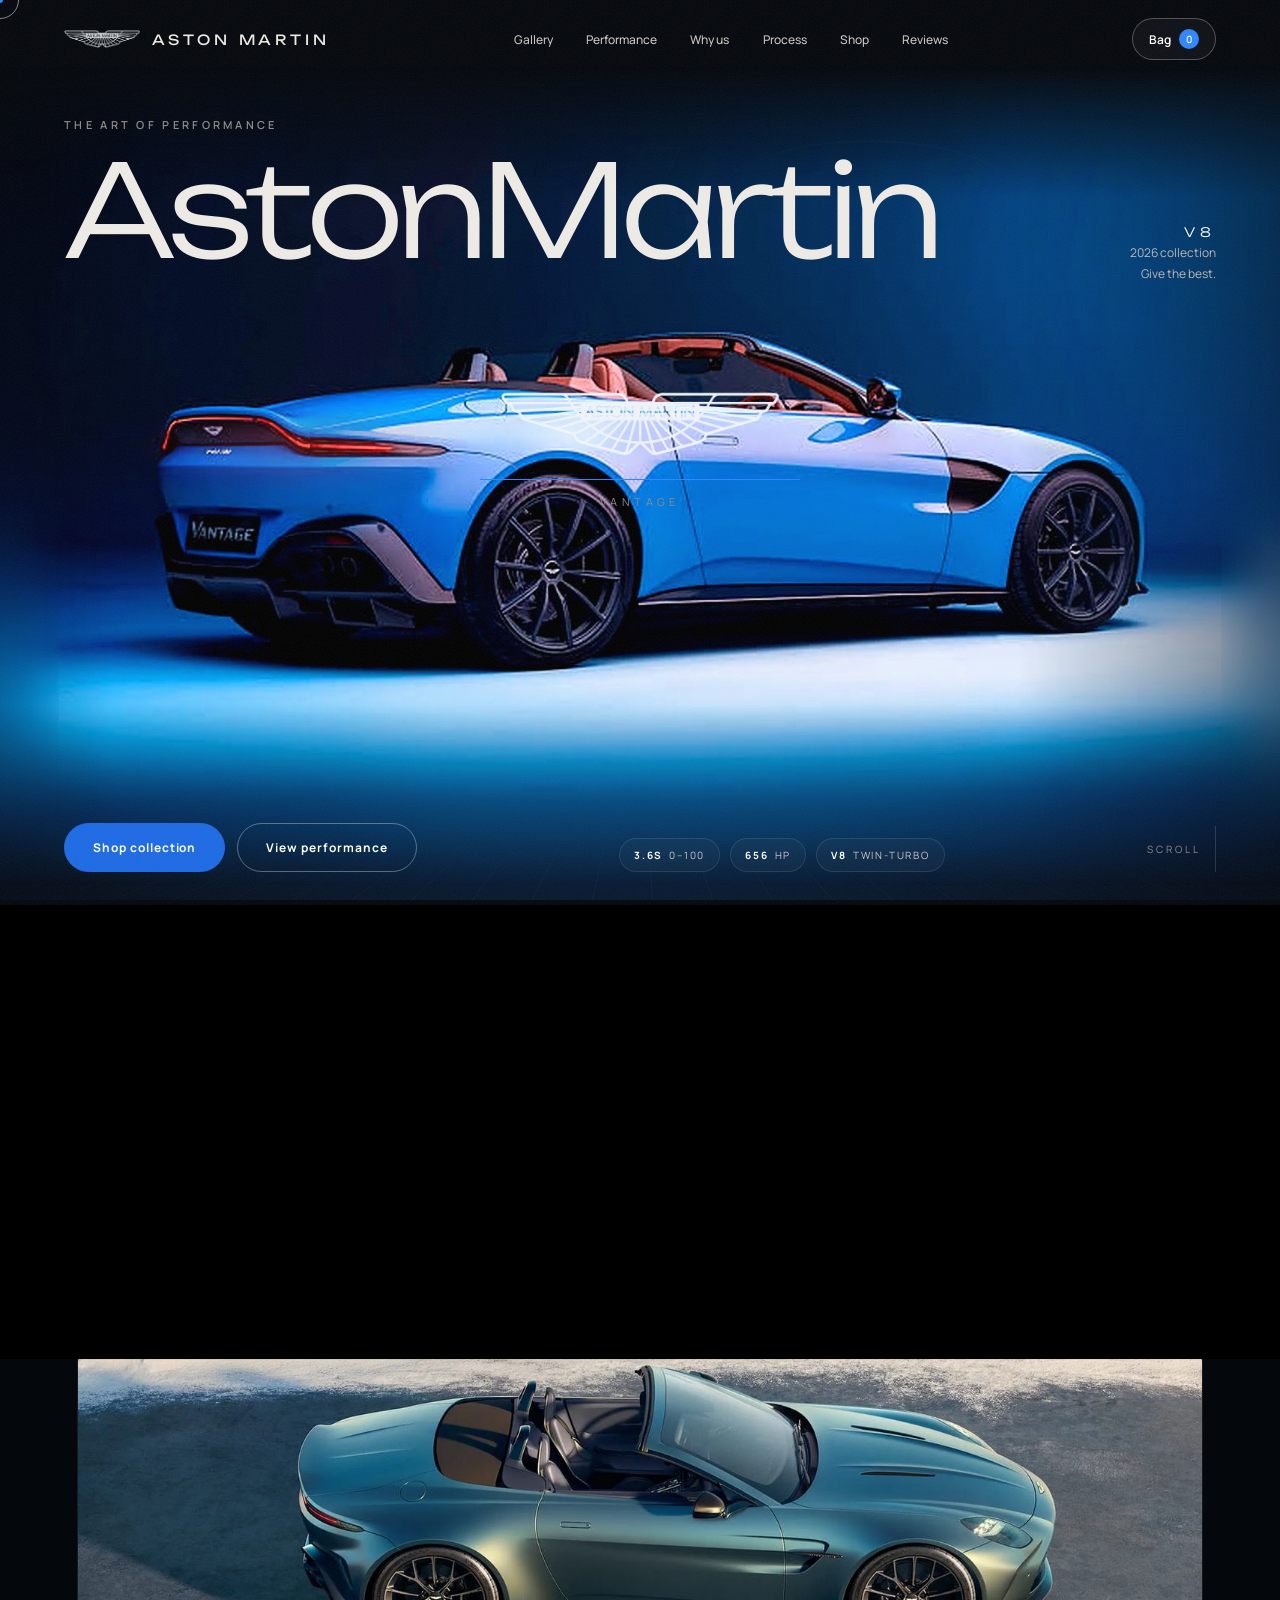
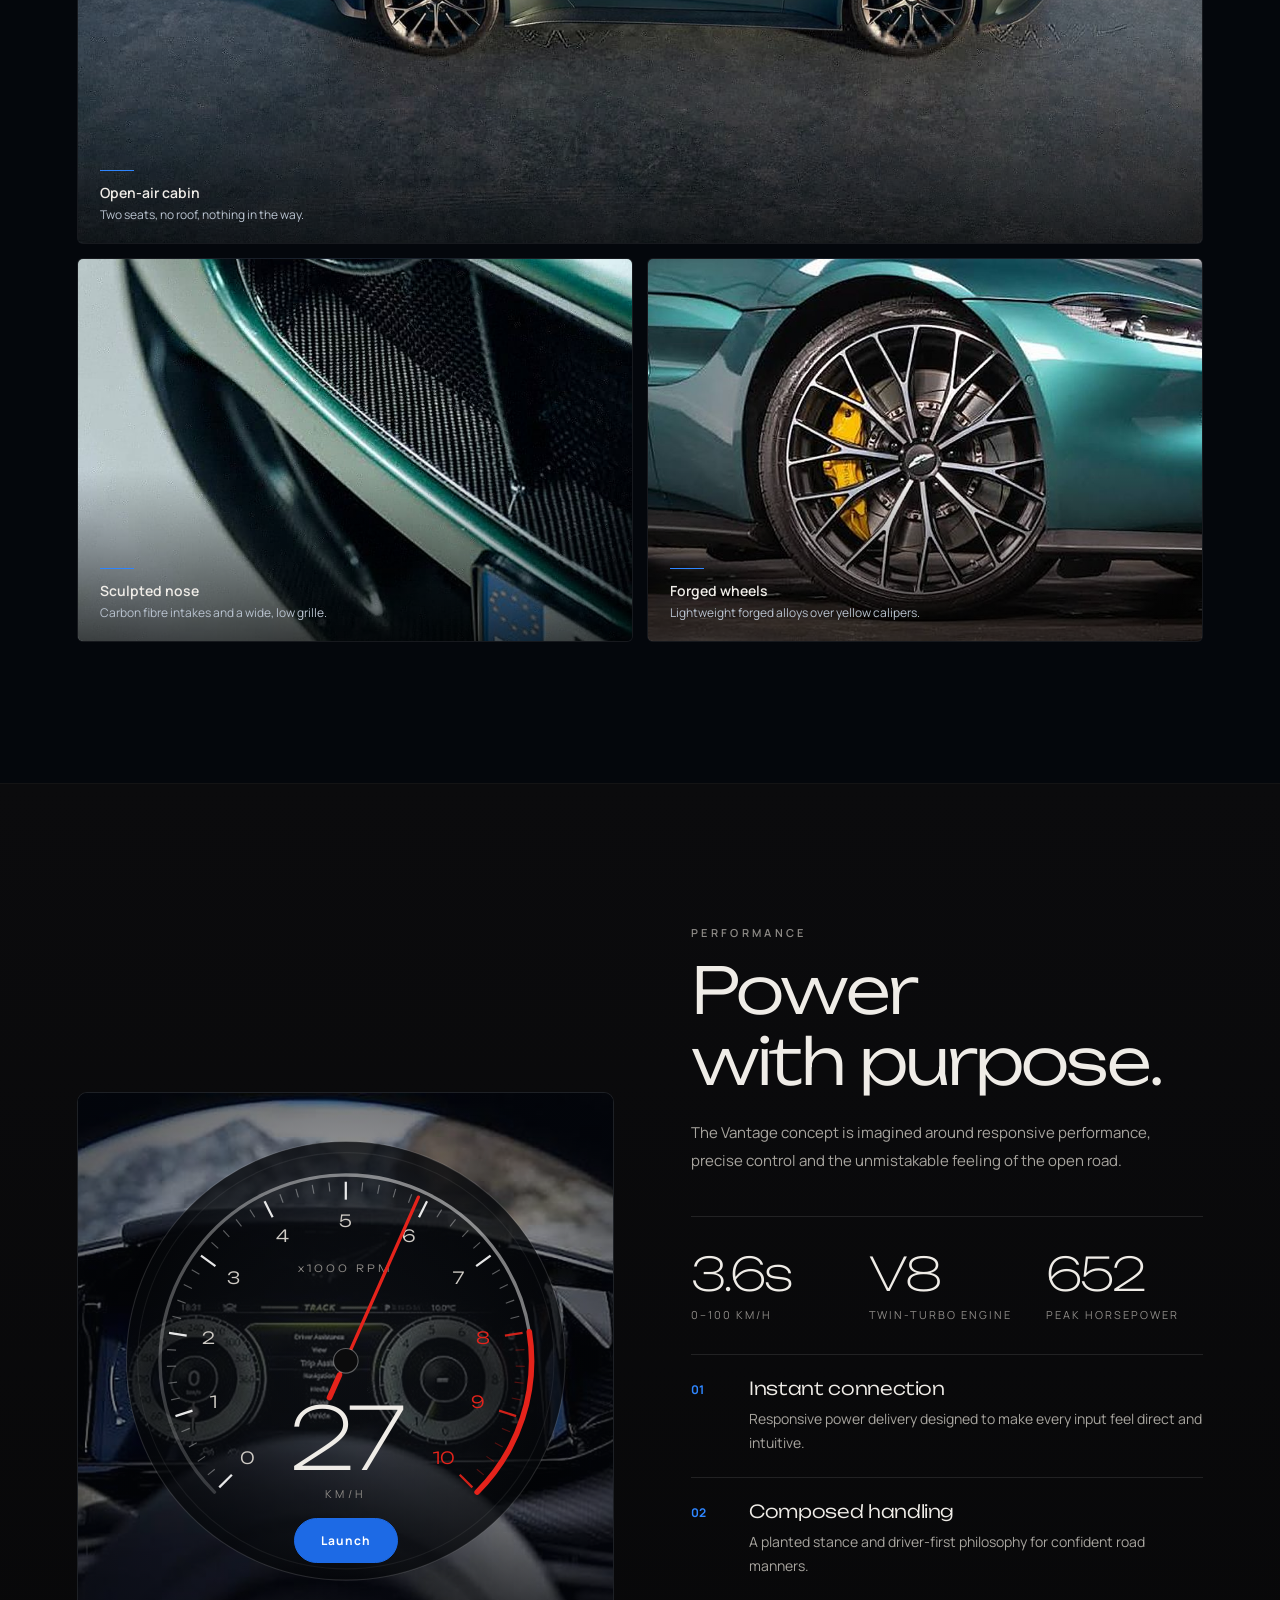
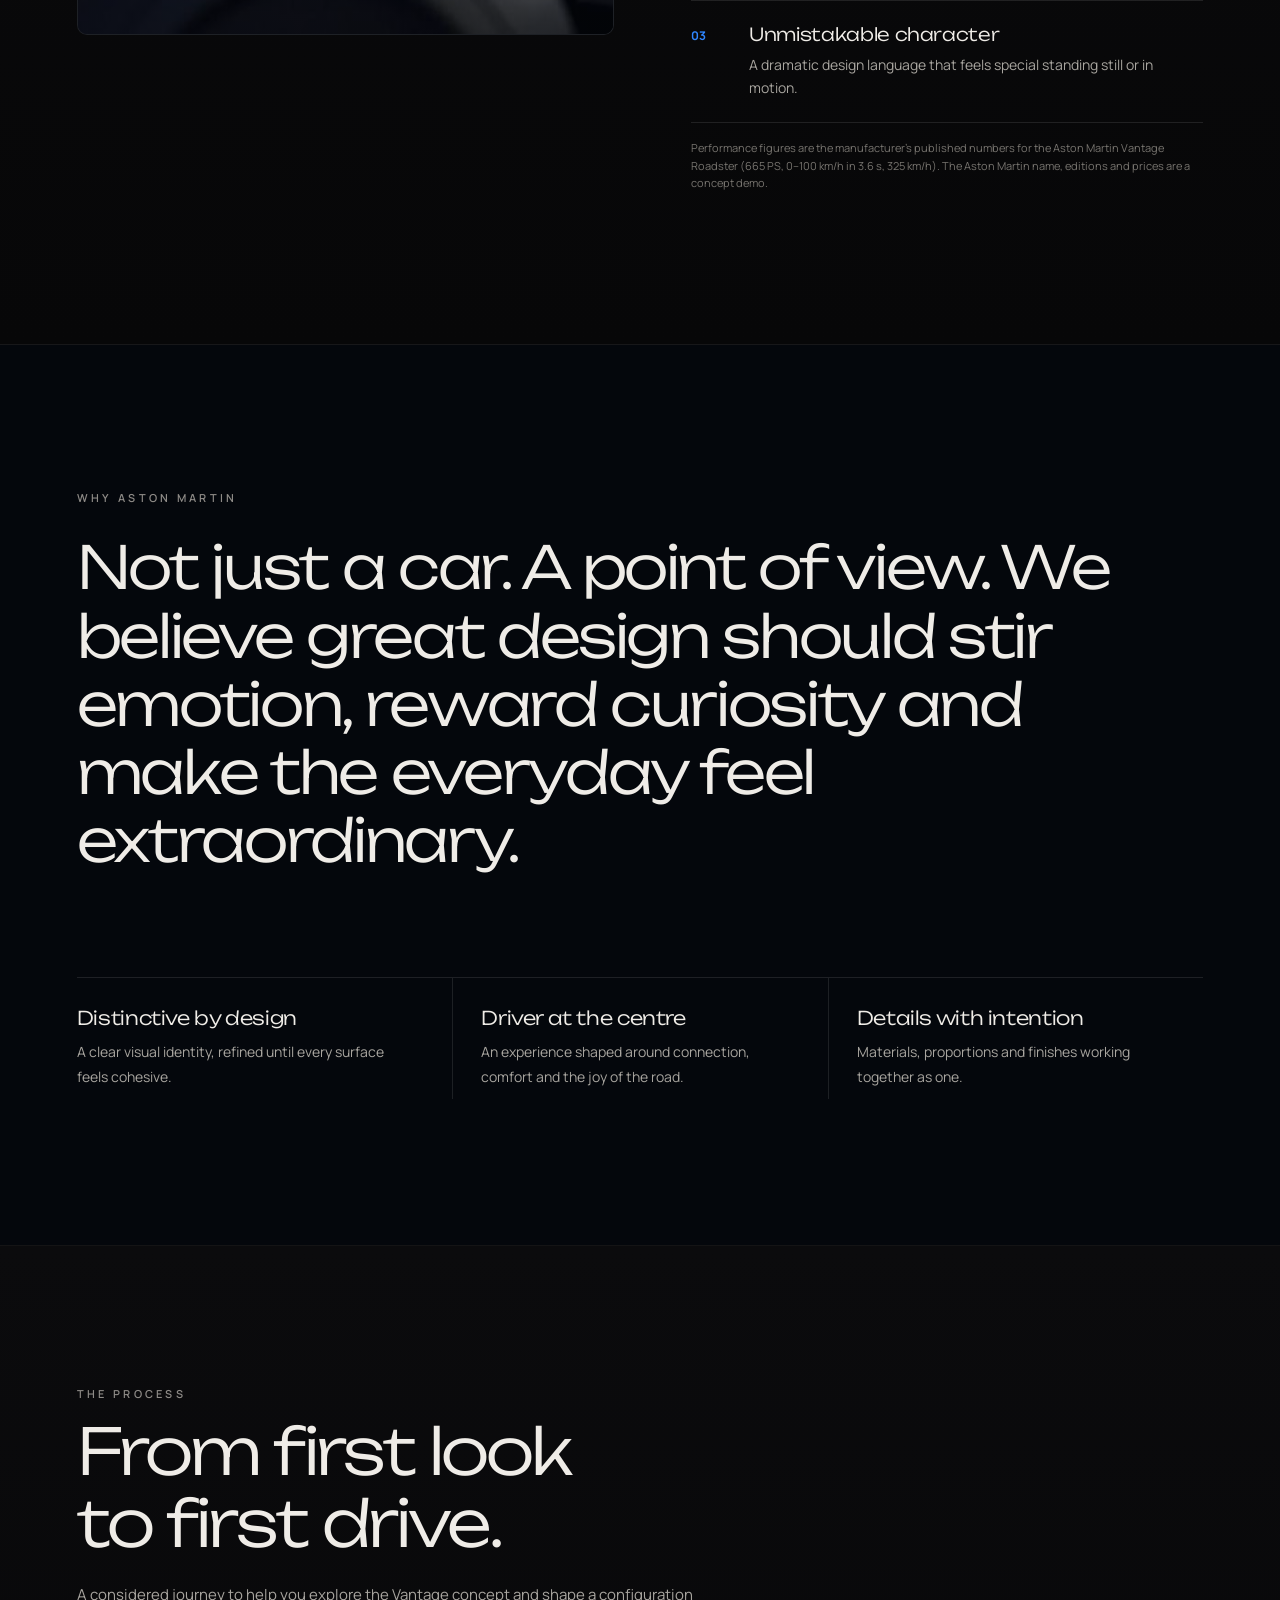
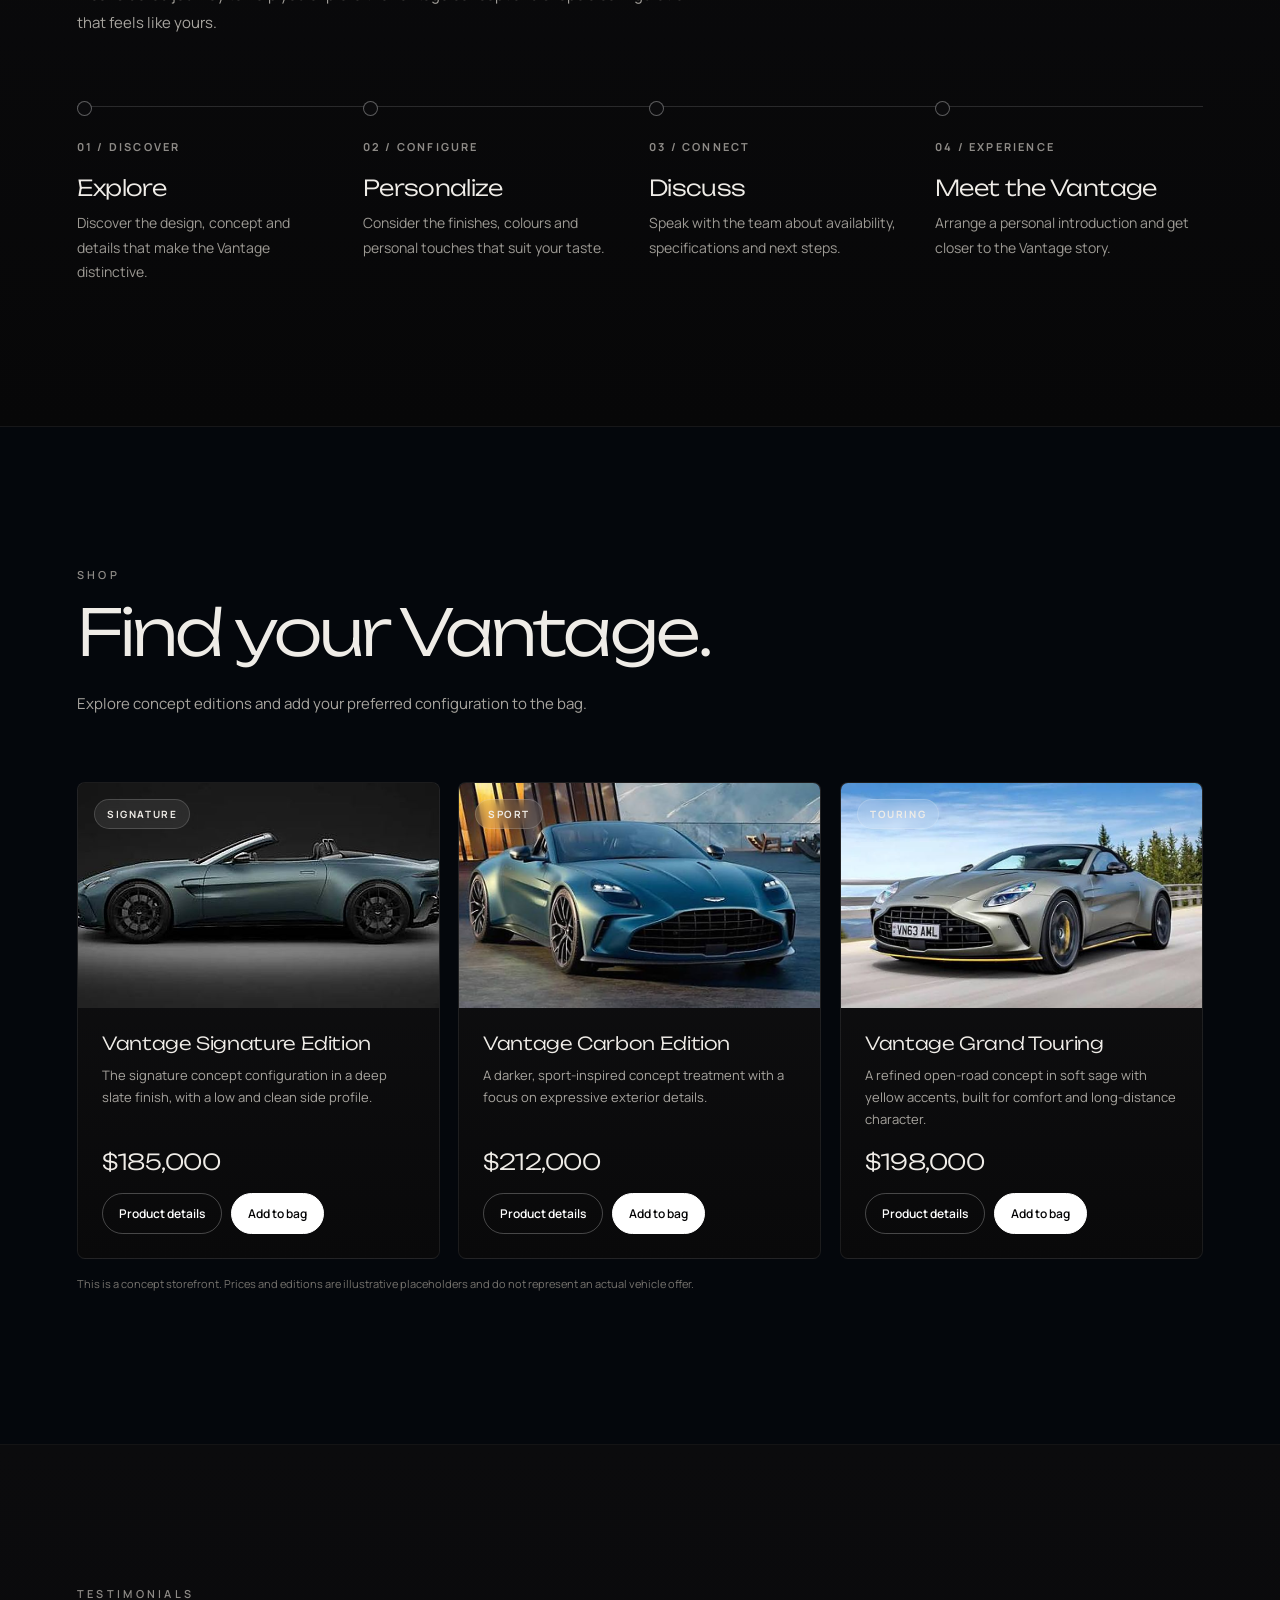
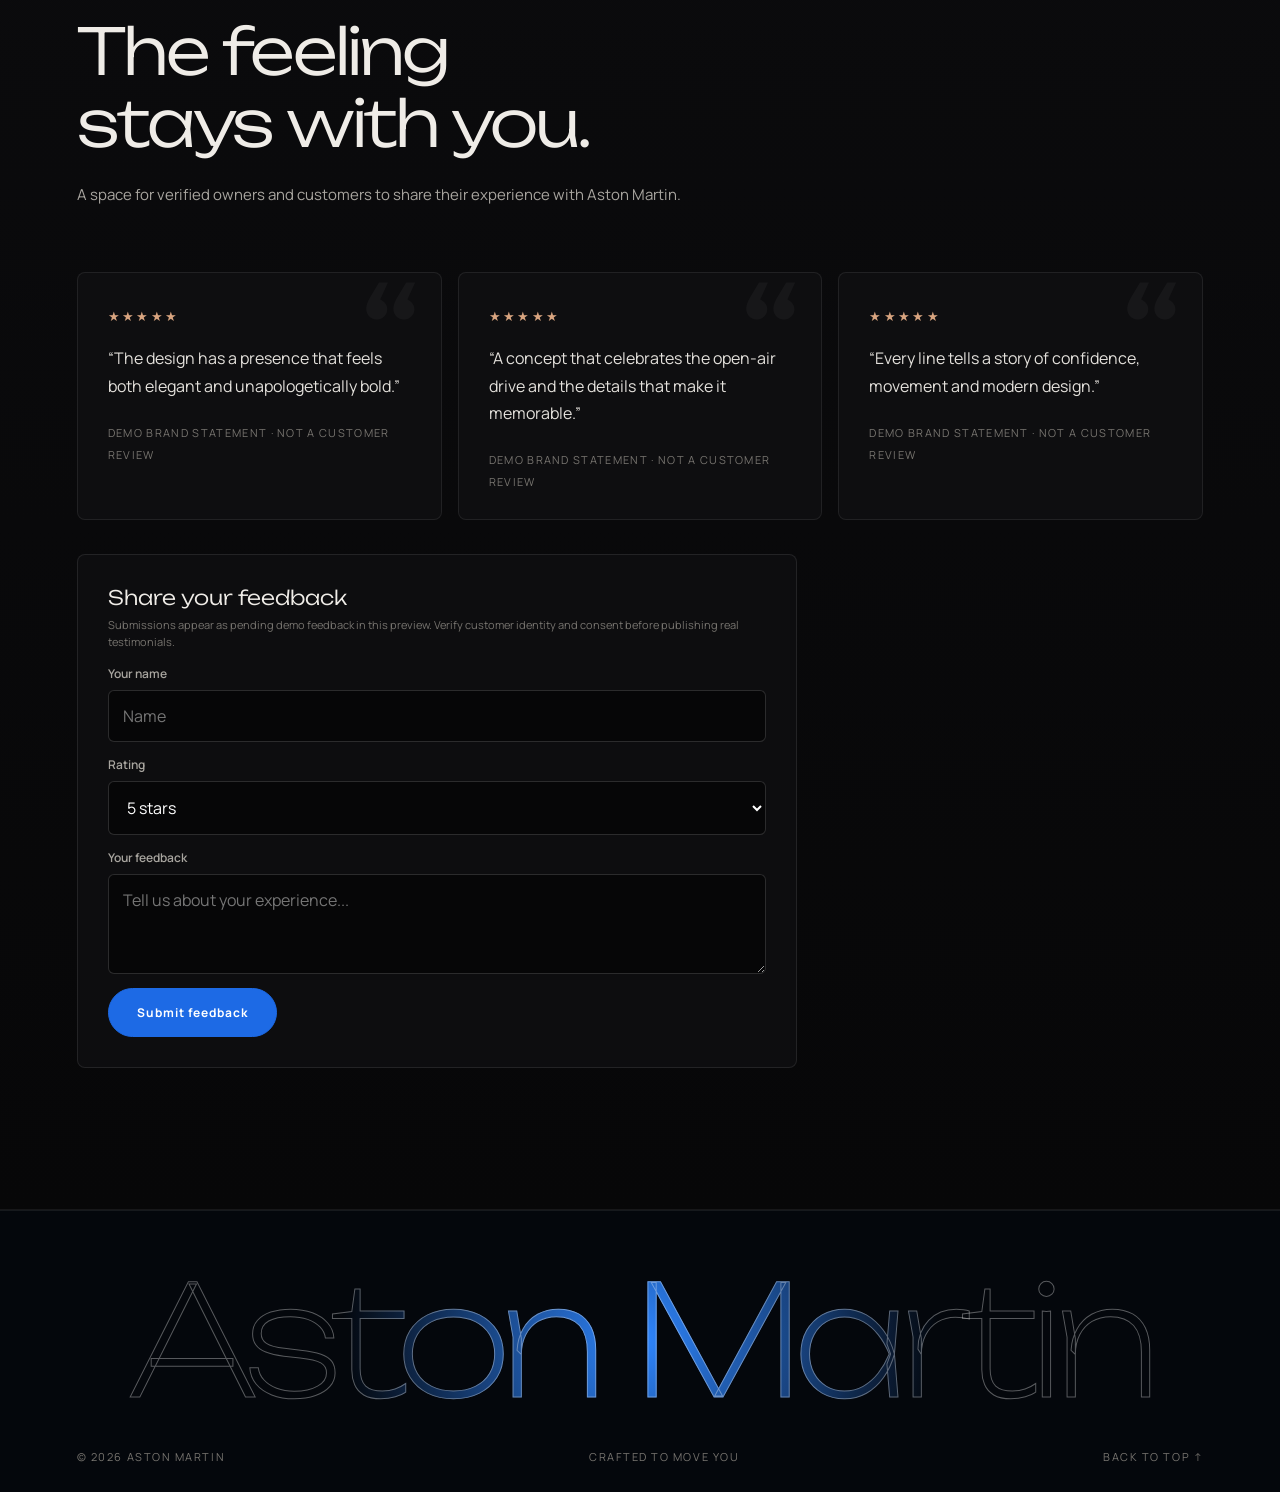
==== Aston Martin.html @ a33e49b6 "Add Aston Martin showcase Add the Aston Martin Vantage concept showcase and matching wings logo." ====
<!DOCTYPE html>
<html lang="en">
<head>
<meta charset="UTF-8">
<meta name="viewport" content="width=device-width, initial-scale=1.0, viewport-fit=cover">
<meta name="theme-color" content="#050506">
<title>Aston Martin Vantage | Luxury Performance</title>
<link rel="preconnect" href="https://fonts.googleapis.com">
<link rel="preconnect" href="https://fonts.gstatic.com" crossorigin>
<link href="https://fonts.googleapis.com/css2?family=Manrope:wght@300;400;500;600;700&family=Unbounded:wght@200;300;400;500&display=swap" rel="stylesheet">
<style>
:root{
  --bg:#04070c;--bg2:#0b0b0d;--panel:#0e0e10;--ink:#efece7;--mute:#8e8b87;--line:#ffffff1a;
  --red:#2f86ff;--cog:#8fd0ff;--gold:#d8a47f;
  --ease:cubic-bezier(.19,.9,.22,1);
  --disp:'Unbounded','Arial Black',Arial,sans-serif;--body:'Manrope',Inter,Arial,Helvetica,sans-serif;
}
*{box-sizing:border-box}
html{scroll-behavior:smooth;-webkit-text-size-adjust:100%}
body{margin:0;background:var(--bg);color:var(--ink);font-family:var(--body);font-weight:400;overflow-x:hidden;-webkit-font-smoothing:antialiased}
body.lock{overflow:hidden}
button,input,select,textarea{font:inherit}
button,a{-webkit-tap-highlight-color:transparent}
a{color:inherit;text-decoration:none}
button{cursor:pointer}
img{display:block}
::selection{background:var(--red);color:#fff}
:focus-visible{outline:2px solid var(--red);outline-offset:3px}
::-webkit-scrollbar{width:8px}::-webkit-scrollbar-track{background:#000}::-webkit-scrollbar-thumb{background:#2a2a2e;border-radius:8px}

/* film grain over everything */
body:after{content:"";position:fixed;inset:-50%;z-index:90;pointer-events:none;opacity:.07;
  background-image:url("data:image/svg+xml;utf8,<svg xmlns='http://www.w3.org/2000/svg' width='160' height='160'><filter id='n'><feTurbulence type='fractalNoise' baseFrequency='.9' numOctaves='2' stitchTiles='stitch'/></filter><rect width='100%' height='100%' filter='url(%23n)'/></svg>");
  animation:grain 1s steps(6) infinite}
@keyframes grain{0%{transform:translate(0,0)}20%{transform:translate(-3%,2%)}40%{transform:translate(2%,-3%)}60%{transform:translate(-2%,-1%)}80%{transform:translate(3%,3%)}100%{transform:translate(0,0)}}

/* ---------- preloader ---------- */
.loader{position:fixed;inset:0;z-index:100;display:grid;place-items:center;pointer-events:all}
.loader .half{position:absolute;left:0;right:0;height:50.5%;background:#000;transition:transform 1s var(--ease) .15s}
.loader .top{top:0}.loader .bot{bottom:0}
.loader-core{position:relative;z-index:2;text-align:center;transition:opacity .35s,transform .6s var(--ease)}
.loader-logo{display:block;width:min(280px,68vw);height:auto;margin:0 auto}
.loader-bar{width:min(320px,60vw);height:1px;background:#ffffff22;margin:22px auto 14px;position:relative;overflow:hidden}
.loader-bar i{position:absolute;inset:0;background:var(--red);transform:scaleX(0);transform-origin:left}
.loader-core p{font-size:11px;letter-spacing:.4em;color:var(--mute);margin:0;text-transform:uppercase}
.loader.done .loader-core{opacity:0;transform:scale(1.08)}
.loader.done .top{transform:translateY(-101%)}
.loader.done .bot{transform:translateY(101%)}
.loader.gone{display:none}

/* ---------- cursor ---------- */
.cur,.cur-dot{position:fixed;left:0;top:0;z-index:95;pointer-events:none;border-radius:50%;opacity:0;transition:opacity .3s}
.cur{width:38px;height:38px;border:1px solid #ffffff80;margin:-19px 0 0 -19px;transition:width .3s var(--ease),height .3s var(--ease),margin .3s var(--ease),background .3s,border-color .3s,opacity .3s}
.cur-dot{width:6px;height:6px;margin:-3px 0 0 -3px;background:var(--red)}
body.has-cursor .cur,body.has-cursor .cur-dot{opacity:1}
body.has-cursor.hov .cur{width:76px;height:76px;margin:-38px 0 0 -38px;background:#ffffff14;border-color:var(--red)}
@media(hover:none),(pointer:coarse){.cur,.cur-dot{display:none}}

/* ---------- header ---------- */
.progress{position:fixed;top:0;left:0;right:0;height:2px;z-index:60;background:linear-gradient(90deg,var(--red),var(--cog));transform:scaleX(0);transform-origin:left}
.header{position:fixed;top:0;left:0;right:0;z-index:50;height:78px;display:flex;align-items:center;justify-content:space-between;padding:0 clamp(20px,5vw,80px);transition:transform .6s var(--ease);transform:translateY(-100%)}
body.loaded .header{transform:none;transition-delay:.2s}
.header:before{content:'';position:absolute;inset:0;z-index:-2;background:#050506b8;backdrop-filter:blur(18px) saturate(1.4);-webkit-backdrop-filter:blur(18px) saturate(1.4);border-bottom:1px solid #ffffff10;opacity:0;transition:opacity .4s}.header.scrolled:before{opacity:1}
.header.hide{transform:translateY(-100%)!important;transition-delay:0s}
.brand{display:flex;gap:12px;align-items:center;font-family:var(--disp);font-weight:400;letter-spacing:.28em;font-size:14px}
.mark{width:76px;height:34px;display:flex;align-items:center;justify-content:center;flex:none}
.mark img{display:block;width:100%;height:100%;object-fit:contain;opacity:.88}
.nav{display:flex;gap:clamp(16px,2.6vw,38px);font-size:12px;font-weight:500;color:#c9c6c1}
.nav a{position:relative;padding:6px 0;transition:color .3s}
.nav a:after{content:"";position:absolute;left:0;right:0;bottom:0;height:1px;background:var(--red);transform:scaleX(0);transform-origin:right;transition:transform .45s var(--ease)}
.nav a:hover,.nav a.active{color:#fff}
.nav a:hover:after,.nav a.active:after{transform:scaleX(1);transform-origin:left}
.header-right{display:flex;gap:12px;align-items:center}
.cart-btn{border:1px solid #ffffff45;border-radius:40px;padding:10px 16px;color:#fff;background:#ffffff0a;font-size:12px;font-weight:600;transition:.3s;display:flex;align-items:center;gap:8px}
.cart-btn:hover{background:#fff;color:#000}
.cart-count{display:inline-grid;place-items:center;background:var(--red);color:#fff;border-radius:50%;width:20px;height:20px;font-size:10px;transition:transform .3s var(--ease)}
.cart-count.pop{transform:scale(1.6)}
.menu{display:none;background:none;border:0;color:#fff;font-size:24px;padding:6px}

/* ---------- hero ---------- */
.hero{position:relative;min-height:100svh;min-height:max(100svh,720px);display:flex;flex-direction:column;overflow:hidden;padding:clamp(100px,13vh,150px) clamp(20px,5vw,80px) 28px;isolation:isolate;
  background:radial-gradient(ellipse 80% 60% at 50% 72%,#0e2f58 0%,#071a33 42%,#050c18 72%,var(--bg) 100%)}
.hero-grid{position:absolute;left:-20%;right:-20%;bottom:-4%;height:52%;z-index:-1;opacity:.5;
  background-image:linear-gradient(#ffffff14 1px,transparent 1px),linear-gradient(90deg,#ffffff14 1px,transparent 1px);background-size:70px 70px;
  transform:perspective(520px) rotateX(64deg);transform-origin:50% 100%;
  -webkit-mask-image:linear-gradient(to top,#000 10%,transparent 85%);mask-image:linear-gradient(to top,#000 10%,transparent 85%);
  animation:gridmove 3s linear infinite}
@keyframes gridmove{to{background-position:0 70px}}
.ghost{position:absolute;z-index:-1;left:50%;top:40%;transform:translate(calc(-50% + var(--gx,0px)),calc(-50% + var(--gy,0px)));font-family:var(--disp);font-weight:200;font-size:clamp(200px,44vw,760px);line-height:1;letter-spacing:-.06em;color:transparent;-webkit-text-stroke:1px #ffffff0c;white-space:nowrap;user-select:none;pointer-events:none;opacity:0;transition:opacity 2s .8s}
body.loaded .ghost{opacity:1}
.hero-top{display:flex;justify-content:space-between;align-items:flex-end;gap:20px;position:relative;z-index:3}
.kicker{font-size:11px;letter-spacing:.3em;text-transform:uppercase;color:var(--mute);margin:0;font-weight:600}
.hero h1{font-family:var(--disp);font-weight:300;font-size:clamp(42px,10vw,170px);letter-spacing:-.055em;line-height:1;margin:14px 0 0;display:flex;overflow:hidden;padding-bottom:.08em;white-space:nowrap}
.hero h1 .ch{display:inline-block;transform:translateY(115%) rotate(6deg);transition:transform 1.1s var(--ease);transition-delay:calc(var(--i)*70ms + 300ms)}
body.loaded .hero h1 .ch{transform:none}
.hero-meta{text-align:right;font-size:12px;color:#bdb9b3;line-height:1.7;opacity:0;transform:translateY(14px);transition:1s var(--ease) 1.2s}
body.loaded .hero-meta{opacity:1;transform:none}
.hero-meta b{display:block;font-family:var(--disp);font-weight:300;font-size:13px;letter-spacing:.38em;color:#fff}
.stage{position:relative;flex:1;display:flex;align-items:flex-end;justify-content:center;min-height:300px;margin-top:-8vw;perspective:1200px;z-index:2}
.floor{display:none;position:absolute;bottom:7%;left:50%;width:min(80vw,1050px);height:120px;transform:translateX(-50%);background:radial-gradient(ellipse,#2f86ff55 0%,#2f86ff14 40%,transparent 70%);filter:blur(14px);opacity:0;animation:floorp 4s ease-in-out infinite;transition:opacity 1s 1.4s}
body.loaded .floor{opacity:1}
@keyframes floorp{50%{transform:translateX(-50%) scaleX(1.12);filter:blur(20px)}}
.car-wrap{--w:min(165vw,2000px,calc(100svh*2.1));position:absolute;left:50%;margin-left:calc(var(--w)/-2);bottom:-12%;width:var(--w);transform-style:preserve-3d;transform:translate3d(calc(var(--mx,0)*18px),calc(var(--sy,0)*-1px),0) rotateY(calc(var(--mx,0)*4deg)) rotateX(calc(var(--my,0)*-2deg)) scale(calc(1 + var(--sp,0)*.12));will-change:transform}
.car-in{transform:translateX(-70vw) skewX(-18deg);filter:blur(16px);opacity:0}
body.loaded .car-in{animation:drive 1.9s var(--ease) .55s forwards}
@keyframes drive{0%{transform:translateX(-70vw) skewX(-18deg);filter:blur(16px);opacity:0}25%{opacity:1}100%{transform:none;filter:blur(0);opacity:1}}
.car-img{width:100%;height:auto;position:relative;z-index:2;filter:contrast(1.06) saturate(1.08);-webkit-mask-image:linear-gradient(to right,transparent 0,#000 22%,#000 70%,transparent 96%),linear-gradient(to bottom,transparent 0,#000 16%,#000 78%,transparent 100%);-webkit-mask-composite:source-in;mask-image:linear-gradient(to right,transparent 0,#000 22%,#000 70%,transparent 96%),linear-gradient(to bottom,transparent 0,#000 16%,#000 78%,transparent 100%);mask-composite:intersect}
.car-bob{animation:bob 6s ease-in-out infinite 3s}
@keyframes bob{50%{transform:translateY(-6px)}}
.tail{position:absolute;z-index:3;left:22.5%;top:41%;width:19%;height:11%;border-radius:50%;background:radial-gradient(ellipse,#ff3a2acc 0%,#ff3a2a55 30%,transparent 68%);filter:blur(10px);opacity:0;pointer-events:none}
body.loaded .tail{animation:tail 3s ease 2s forwards}
@keyframes tail{0%{opacity:0}20%{opacity:1}45%{opacity:.35}60%{opacity:.9}100%{opacity:.4}}
.streaks{position:absolute;inset:-5% -15%;pointer-events:none;z-index:1;overflow:hidden}
.streaks i{position:absolute;height:1px;left:-40%;width:50%;background:linear-gradient(90deg,transparent,#fff9,transparent);opacity:0}
body.loaded .streaks i{animation:streak 1.1s ease-out forwards;animation-delay:calc(.45s + var(--d)*1s)}
@keyframes streak{0%{transform:translateX(0);opacity:0}20%{opacity:.9}100%{transform:translateX(260%);opacity:0}}
.hero-foot{display:flex;justify-content:space-between;align-items:flex-end;gap:20px;position:relative;z-index:3;margin-top:14px;opacity:0;transform:translateY(18px);transition:1s var(--ease) 1.8s}
body.loaded .hero-foot{opacity:1;transform:none}
.hero-actions{display:flex;gap:12px;flex-wrap:wrap}
.pill,.btn{position:relative;border:1px solid #ffffff55;border-radius:40px;padding:15px 28px;background:#ffffff12;color:#fff;font-size:12px;font-weight:700;letter-spacing:.08em;transition:color .4s,border-color .4s;overflow:hidden;isolation:isolate;display:inline-block;text-align:center}
.pill:before,.btn:before{content:"";position:absolute;inset:0;background:#fff;transform:translateY(102%);transition:transform .5s var(--ease);z-index:-1;border-radius:inherit}
.pill:hover,.btn:hover{color:#000;border-color:#fff}
.pill:hover:before,.btn:hover:before{transform:none}
.pill.solid{background:#1d6ae5;border-color:#1d6ae5}
.pill.solid:before{background:#fff}
.pill.secondary{background:transparent}
.scroll-cue{display:flex;align-items:center;gap:14px;font-size:10px;letter-spacing:.3em;text-transform:uppercase;color:var(--mute)}
.scroll-cue i{width:1px;height:46px;background:#ffffff25;position:relative;overflow:hidden}
.scroll-cue i:after{content:"";position:absolute;left:0;top:-50%;width:1px;height:50%;background:var(--red);animation:cue 2s ease-in-out infinite}
@keyframes cue{to{top:110%}}
.chips{display:flex;gap:10px}
.chip{font-size:10px;letter-spacing:.18em;text-transform:uppercase;padding:9px 14px;border:1px solid var(--line);border-radius:30px;color:#cfcbc5;background:#ffffff08;backdrop-filter:blur(8px)}
.chip b{color:#fff;font-weight:700;margin-right:6px}

.m-track svg{width:30px;height:30px;flex:none;color:var(--red)}

/* ---------- sections ---------- */
.section{padding:clamp(80px,11vw,150px) clamp(20px,6vw,100px);max-width:1640px;margin:auto;position:relative}
.dark-band{background:linear-gradient(180deg,var(--bg2),#070708);border-top:1px solid #ffffff0d;border-bottom:1px solid #ffffff0d;position:relative;overflow:hidden}
.head{max-width:860px;margin-bottom:clamp(36px,5vw,70px)}
h2{font-family:var(--disp);font-size:clamp(30px,5vw,72px);font-weight:300;letter-spacing:-.045em;line-height:1.02;margin:18px 0}
.lead{color:#a8a59f;line-height:1.85;max-width:620px;font-size:15px;margin:0}
.muted{color:var(--mute)}
.mask{display:block;overflow:hidden;padding-bottom:.1em}
.mask>span{display:block;transform:translateY(110%);transition:transform 1.1s var(--ease);transition-delay:var(--d,0s)}
.in .mask>span,.mask.in>span{transform:none}
.rise{opacity:0;transform:translateY(34px);transition:opacity .9s var(--ease),transform .9s var(--ease);transition-delay:var(--d,0s)}
.rise.in{opacity:1;transform:none}

/* gallery */
.bento{display:grid;grid-template-columns:repeat(12,1fr);gap:14px}
.tile{position:relative;overflow:hidden;border-radius:6px;background:radial-gradient(ellipse at 50% 60%,#0e2240,#05080d 70%);border:1px solid #ffffff12}
.tile .ph{position:absolute;inset:0;width:100%;height:100%;object-fit:cover;transition:transform 1.4s var(--ease)}
.tile:hover .ph{transform:scale(1.06)}
.tile:after{content:"";position:absolute;inset:0;background:radial-gradient(420px circle at var(--sx,50%) var(--sy,50%),#ffffff24,transparent 60%);opacity:0;transition:opacity .4s;pointer-events:none}
.tile:hover:after{opacity:1}
.tile:before{content:"";position:absolute;inset:0;z-index:1;background:linear-gradient(to top,#000000b0,transparent 45%);pointer-events:none}
.cap{position:absolute;left:22px;bottom:20px;z-index:2;font-size:14px;font-weight:600}
.cap small{display:block;color:#b9c3d0;font-weight:400;font-size:12px;margin-top:4px}
.cap:before{content:"";display:block;width:34px;height:1px;background:var(--red);margin-bottom:12px;transition:width .6s var(--ease)}
.tile:hover .cap:before{width:90px}
.t1{grid-column:span 12;aspect-ratio:2.3/1}.t1 .ph{object-position:50% 38%}
.t2{grid-column:span 6;aspect-ratio:1.45/1}.t2 .ph{object-position:50% 58%}
.t3{grid-column:span 6;aspect-ratio:1.45/1}.t3 .ph{object-position:50% 50%}

/* performance */
.perf{display:grid;grid-template-columns:minmax(0,1.05fr) minmax(0,1fr);gap:clamp(30px,6vw,100px);align-items:center}
.gauge-panel{position:relative;border-radius:10px;overflow:hidden;border:1px solid #ffffff1a;padding:clamp(18px,3.5vw,44px);background:#05080d}
.gauge-panel .dash{position:absolute;inset:0;width:100%;height:100%;object-fit:cover;opacity:.9;filter:saturate(1.15)}
.gauge-panel:after{content:"";position:absolute;inset:0;background:radial-gradient(ellipse at 50% 50%,#04070c00 0%,#04070c99 85%);pointer-events:none}
.gauge{position:relative;z-index:2;width:100%;max-width:520px;margin:auto;aspect-ratio:1}
.gauge svg{width:100%;height:100%;overflow:visible}
.g-num{font-family:var(--disp);font-size:15px;fill:#cfcbc5;font-weight:300;text-anchor:middle;dominant-baseline:middle}
.needle{transform-origin:200px 200px;transition:transform .15s linear}
.g-read{position:absolute;left:0;right:0;top:57%;text-align:center;pointer-events:none}
.g-read strong{display:block;font-family:var(--disp);font-weight:200;font-size:clamp(46px,8vw,86px);letter-spacing:-.05em;line-height:1}
.g-read span{font-size:11px;letter-spacing:.3em;color:var(--mute);text-transform:uppercase}
.g-btn{position:absolute;left:50%;bottom:6%;margin-left:-52px;width:104px;padding:13px 0}
.stats{display:grid;grid-template-columns:repeat(3,1fr);gap:20px;margin:42px 0 0;border-top:1px solid var(--line);padding-top:28px}
.stat strong{display:block;font-family:var(--disp);font-size:clamp(26px,3.6vw,48px);font-weight:200;letter-spacing:-.04em}
.stat>span{font-size:11px;letter-spacing:.18em;color:var(--mute);text-transform:uppercase}
.rows{margin-top:30px;border-top:1px solid var(--line)}
.row{display:grid;grid-template-columns:44px 1fr;gap:14px;padding:22px 0;border-bottom:1px solid var(--line);transition:padding .5s var(--ease),background .5s}
.row:hover{padding-left:16px;background:linear-gradient(90deg,#2f86ff14,transparent)}
.row small{color:var(--red);font-weight:700;font-size:12px;padding-top:4px}
.row h3{font-family:var(--disp);font-weight:300;font-size:18px;letter-spacing:-.02em;margin:0 0 8px}
.row p{margin:0;color:#a8a59f;font-size:14px;line-height:1.7}
.notice{font-size:11px;color:#77746f;line-height:1.6;margin-top:16px}

/* statement */
.statement{min-height:100svh;display:flex;align-items:center}
.stmt{font-family:var(--disp);font-weight:300;font-size:clamp(26px,4.6vw,66px);letter-spacing:-.04em;line-height:1.16;max-width:1250px;margin:0}
.stmt .w{opacity:.14;transition:opacity .35s}
.stmt .w.on{opacity:1}
.pillars{display:grid;grid-template-columns:repeat(3,1fr);gap:0;margin-top:clamp(50px,8vw,110px);border-top:1px solid var(--line)}
.pillar{padding:28px 28px 10px 0;position:relative}
.pillar:not(:first-child){padding-left:28px;border-left:1px solid var(--line)}
.pillar h3{font-family:var(--disp);font-weight:300;font-size:19px;letter-spacing:-.02em;margin:0 0 10px}
.pillar p{margin:0;color:#a8a59f;font-size:14px;line-height:1.75;max-width:330px}

/* process */
.steps{display:grid;grid-template-columns:repeat(4,1fr);gap:18px;position:relative;padding-top:34px}
.steps:before,.steps .fill{content:"";position:absolute;left:0;right:0;top:6px;height:1px;background:#ffffff22}
.steps .fill{background:linear-gradient(90deg,var(--red),var(--cog));right:0;transform:scaleX(var(--pr,0));transform-origin:left}
.step{position:relative;padding-right:14px}
.step:before{content:"";position:absolute;top:-33px;left:0;width:13px;height:13px;border-radius:50%;background:var(--bg2);border:1px solid #ffffff55;transition:.5s var(--ease)}
.step.on:before{background:var(--red);border-color:var(--red);box-shadow:0 0 0 6px #2f86ff30,0 0 26px var(--red)}
.step b{font-size:11px;letter-spacing:.2em;color:var(--mute);font-weight:700}
.step h3{font-family:var(--disp);font-weight:300;font-size:22px;letter-spacing:-.03em;margin:18px 0 10px}
.step p{color:#9d9a94;font-size:14px;line-height:1.75;margin:0}

/* shop */
.grid{display:grid;grid-template-columns:repeat(3,1fr);gap:18px}
.card{position:relative;background:linear-gradient(180deg,#111113,#09090a);border:1px solid #ffffff14;border-radius:8px;overflow:hidden;transform-style:preserve-3d;transition:transform .25s ease-out,border-color .4s;will-change:transform}
.card:hover{border-color:#ffffff40}
.card:before{content:"";position:absolute;inset:0;z-index:3;pointer-events:none;background:radial-gradient(380px circle at var(--sx,50%) var(--sy,50%),#ffffff1c,transparent 60%);opacity:0;transition:opacity .4s}
.card:hover:before{opacity:1}
.card-image{height:225px;background:radial-gradient(ellipse at 50% 85%,#0e2240,#0b0b0c 70%);display:grid;place-items:center;overflow:hidden;position:relative}
.card-image img{width:100%;height:100%;object-fit:cover;transition:transform .8s var(--ease)}
.card:hover .card-image img{transform:scale(1.07)}
.badge{position:absolute;top:16px;left:16px;z-index:2;font-size:10px;font-weight:700;letter-spacing:.16em;text-transform:uppercase;padding:7px 12px;border-radius:30px;background:#ffffff14;border:1px solid #ffffff2a;backdrop-filter:blur(6px)}
.card-body{padding:24px}
.card-body h3{font-family:var(--disp);font-size:18px;font-weight:300;letter-spacing:-.02em;margin:0 0 10px}
.card-body p{font-size:13px;line-height:1.7;color:#a8a59f;min-height:66px;margin:0}
.kicker{font-size:11px;letter-spacing:.3em;text-transform:uppercase;color:var(--mute);margin:0;font-weight:600}
.price{font-family:var(--disp);font-weight:300;font-size:22px;letter-spacing:-.02em;margin:18px 0}
.card-actions{display:flex;gap:9px;flex-wrap:wrap}
.small-btn{padding:11px 16px;border:1px solid #ffffff40;background:transparent;color:#fff;border-radius:30px;font-size:12px;font-weight:600;transition:.3s}
.small-btn:hover{background:#ffffff18}
.small-btn.primary{background:#fff;color:#050506;border-color:#fff}
.small-btn.primary:hover{background:var(--red);border-color:var(--red);color:#fff}

/* reviews */
.review-grid{display:grid;grid-template-columns:repeat(3,1fr);gap:16px}
.review{position:relative;padding:34px 30px 28px;background:#0e0e10;border:1px solid #ffffff14;border-radius:8px;overflow:hidden}
.review:before{content:"\201C";position:absolute;top:-6px;right:20px;font-family:var(--disp);font-size:130px;color:#ffffff0a;line-height:1}
.stars{color:var(--gold);letter-spacing:.18em;font-size:13px}
.review blockquote{margin:20px 0;color:#e3e0db;font-size:16px;line-height:1.7}
.review cite{font-style:normal;color:#77746f;font-size:11px;letter-spacing:.12em;text-transform:uppercase}
.review-form{margin-top:34px;background:#0d0d0f;padding:30px;border:1px solid #ffffff17;border-radius:8px;max-width:720px}
.field{display:grid;gap:8px;margin:14px 0}
.field label{font-size:12px;color:#a8a59f;font-weight:600}
.field input,.field textarea,.field select{width:100%;padding:14px;background:#060607;border:1px solid #ffffff26;color:#fff;border-radius:6px;transition:border-color .3s,box-shadow .3s}
.field input:focus,.field textarea:focus,.field select:focus{outline:none;border-color:var(--red);box-shadow:0 0 0 3px #2f86ff30}
.field textarea{min-height:100px;resize:vertical}

/* footer */
.footer{position:relative;padding:60px clamp(20px,6vw,94px) 28px;overflow:hidden;border-top:1px solid #ffffff12}
.big-word{font-family:var(--disp);font-weight:200;font-size:clamp(48px,12vw,220px);letter-spacing:-.06em;line-height:.9;color:transparent;-webkit-text-stroke:1px #ffffff55;text-align:center;margin:0 0 40px;background:radial-gradient(500px circle at var(--fx,50%) var(--fy,50%),#2f86ff 0%,transparent 60%);-webkit-background-clip:text;background-clip:text;white-space:nowrap}
.foot-row{display:flex;justify-content:space-between;gap:15px;color:#77746f;font-size:11px;letter-spacing:.14em;flex-wrap:wrap}

/* overlays */
.overlay{position:fixed;inset:0;background:#000000d0;backdrop-filter:blur(8px);z-index:70;display:flex;align-items:center;justify-content:center;padding:16px;opacity:0;pointer-events:none;transition:opacity .4s}
.overlay.open{opacity:1;pointer-events:all}
.dialog{width:min(640px,100%);max-height:90vh;overflow:auto;background:#101012;border:1px solid #ffffff30;border-radius:10px;padding:34px;position:relative;box-shadow:0 30px 120px #000;transform:translateY(30px) scale(.97);transition:transform .6s var(--ease)}
.overlay.open .dialog{transform:none}
.dialog h2{font-size:30px;margin:10px 0}
.close{position:absolute;right:16px;top:12px;background:none;border:0;color:#fff;font-size:30px;line-height:1;width:40px;height:40px;border-radius:50%;transition:.3s}
.close:hover{background:#ffffff18;transform:rotate(90deg)}
.cart-drawer{position:fixed;z-index:75;right:0;top:0;height:100%;width:min(440px,100%);background:#0c0c0e;border-left:1px solid #ffffff2a;padding:26px;transform:translateX(105%);transition:transform .7s var(--ease);overflow:auto;display:flex;flex-direction:column;gap:12px}
.cart-drawer.open{transform:none}
.scrim{position:fixed;inset:0;background:#0009;z-index:74;opacity:0;pointer-events:none;transition:opacity .5s}
.scrim.open{opacity:1;pointer-events:all}
.cart-head{display:flex;justify-content:space-between;align-items:center}
.cart-head h2{font-size:26px;margin:0}
.cart-head .close{position:static}
.cart-item{display:grid;grid-template-columns:86px 1fr auto;gap:14px;align-items:center;padding:16px 0;border-bottom:1px solid #ffffff14}
.cart-item img{width:86px;height:58px;object-fit:cover;border-radius:4px}
.cart-item h4{margin:0 0 4px;font-size:14px;font-weight:600}.cart-item p{margin:0;color:#8e8b87;font-size:12px}
.qty{display:flex;align-items:center;gap:10px;margin-top:10px}
.qty button{width:26px;height:26px;border-radius:50%;border:1px solid #ffffff40;background:transparent;color:#fff}
.qty button:hover{background:#fff;color:#000}
.cart-total{display:flex;justify-content:space-between;align-items:center;padding:18px 0;border-top:1px solid #ffffff22;margin-top:auto;font-size:14px}
.cart-total strong{font-family:var(--disp);font-weight:300;font-size:22px}
.toast{position:fixed;bottom:26px;left:50%;transform:translate(-50%,30px);background:#fff;color:#050506;padding:13px 22px;border-radius:30px;font-size:13px;font-weight:700;opacity:0;pointer-events:none;transition:.5s var(--ease);z-index:99}
.toast.show{opacity:1;transform:translate(-50%,0)}

/* ---------- responsive ---------- */
@media(max-width:980px){
  .perf{grid-template-columns:1fr}
  .grid,.review-grid{grid-template-columns:1fr 1fr}
  .t1{aspect-ratio:1.7/1}
  .steps{grid-template-columns:1fr 1fr;row-gap:44px}
  .chips{display:none}
}
@media(max-width:800px){
  .nav{display:flex;position:fixed;inset:0;background:#050506f5;backdrop-filter:blur(20px);flex-direction:column;align-items:center;justify-content:center;gap:26px;font-family:var(--disp);font-size:26px;font-weight:300;opacity:0;pointer-events:none;transition:opacity .5s;z-index:-1}
  .nav.open{opacity:1;pointer-events:all}
  .menu{display:block;position:relative;z-index:2}
  .header{height:68px}
  .hero-top{flex-direction:column;align-items:flex-start}.hero-meta{text-align:left}
  .hero h1{font-size:clamp(38px,10vw,80px)}
  .car-wrap{--w:182vw;bottom:2%}
  .stage{margin-top:0;overflow:visible}
  .hero-foot{flex-direction:column;align-items:flex-start}
  .scroll-cue{display:none}
  .pillars{grid-template-columns:1fr}.pillar,.pillar:not(:first-child){padding:24px 0;border-left:0;border-bottom:1px solid var(--line)}
}
@media(max-width:620px){
  .grid,.review-grid{grid-template-columns:1fr}
  .steps{grid-template-columns:1fr}
  .stats{grid-template-columns:1fr 1fr 1fr;gap:10px}
  .hero-actions .pill{flex:1;padding:14px 10px}
  .t2,.t3{grid-column:span 12;aspect-ratio:1.4/1}
  .t1{aspect-ratio:1.25/1}
  .cap{left:16px;bottom:14px}
}
@media(prefers-reduced-motion:reduce){
  *,*:before,*:after{animation:none!important;transition-duration:.01ms!important;transition-delay:0s!important;scroll-behavior:auto!important}
  .loader{display:none}.car-in{transform:none;filter:none;opacity:1}.mask>span{transform:none}.rise{opacity:1;transform:none}.stmt .w{opacity:1}.hero h1 .ch{transform:none}.ghost,.hero-meta,.hero-foot,.floor{opacity:1;transform:none}.header{transform:none}.tail{opacity:.4}
}
</style>
</head>
<body>

<div class="loader" id="loader" aria-hidden="true">
  <div class="half top"></div><div class="half bot"></div>
  <div class="loader-core">
    <img class="loader-logo" src="aston-martin-wings.png" alt="">
    <div class="loader-bar"><i id="lbar"></i></div>
    <p>Vantage</p>
  </div>
</div>
<div class="cur" id="cur"></div><div class="cur-dot" id="curDot"></div>
<div class="progress" id="progress"></div>

<header class="header" id="header">
  <a class="brand" href="#home"><span class="mark"><img src="aston-martin-wings.png" alt=""></span><span>ASTON MARTIN</span></a>
  <nav class="nav" id="nav">
    <a href="#gallery">Gallery</a><a href="#performance">Performance</a><a href="#about">Why us</a><a href="#process">Process</a><a href="#products">Shop</a><a href="#reviews">Reviews</a>
  </nav>
  <div class="header-right">
    <button class="cart-btn" id="openCart" aria-label="Open bag">Bag <span class="cart-count" id="cartCount">0</span></button>
    <button class="menu" id="menuBtn" aria-label="Open navigation">☰</button>
  </div>
</header>

<main>
<section class="hero" id="home">
  <div class="hero-grid"></div>
  <div class="ghost" id="ghost">V8</div>
  <div class="hero-top">
    <div>
      <p class="kicker">The art of performance</p>
      <h1 aria-label="Aston Martin" id="h1"></h1>
    </div>
    <div class="hero-meta"><b>V8</b>2026 collection<br>Give the best.</div>
  </div>
  <div class="stage" id="stage">
    <div class="floor"></div>
    <div class="streaks"><i style="top:30%;--d:0"></i><i style="top:44%;--d:.08"></i><i style="top:58%;--d:.16"></i><i style="top:70%;--d:.05"></i><i style="top:82%;--d:.22"></i><i style="top:38%;--d:.3"></i></div>
    <div class="car-wrap" id="carWrap">
      <div class="car-in"><div class="car-bob">
        <img class="car-img" id="heroCar" alt="Aston Martin Vantage roadster in light blue, rear three-quarter view" src="[data-uri]">
        <div class="tail"></div>
      </div></div>
    </div>
  </div>
  <div class="hero-foot">
    <div class="hero-actions">
      <button class="pill solid mag" onclick="scrollToId('products')">Shop collection</button>
      <button class="pill secondary mag" onclick="scrollToId('performance')">View performance</button>
    </div>
    <div class="chips"><span class="chip"><b>3.6s</b>0–100</span><span class="chip"><b>656</b>hp</span><span class="chip"><b>V8</b>twin-turbo</span></div>
    <div class="scroll-cue">Scroll<i></i></div>
  </div>
</section>

<section class="section" id="gallery">
  <div class="head">
    <p class="kicker">The collection</p>
    <h2 class="reveal"><span class="mask"><span>Every angle.</span></span><span class="mask"><span style="--d:.12s">One attitude.</span></span></h2>
    <p class="lead rise" style="--d:.25s">A closer look at the details that define the Vantage: sculpted surfaces, a confident stance and an open-air silhouette.</p>
  </div>
  <div class="bento">
    <article class="tile t1 rise"><img class="ph" data-k="cabin" alt="Open-air cabin seen from above" loading="lazy"><div class="cap">Open-air cabin<small>Two seats, no roof, nothing in the way.</small></div></article>
    <article class="tile t2 rise" style="--d:.1s"><img class="ph" data-k="grille" alt="Carbon fibre front grille detail" loading="lazy"><div class="cap">Sculpted nose<small>Carbon fibre intakes and a wide, low grille.</small></div></article>
    <article class="tile t3 rise" style="--d:.2s"><img class="ph" data-k="wheel" alt="Forged wheel with yellow brake caliper" loading="lazy"><div class="cap">Forged wheels<small>Lightweight forged alloys over yellow calipers.</small></div></article>
  </div>
</section>

<section class="dark-band" id="performance"><div class="section">
  <div class="perf">
    <div class="gauge-panel rise"><img class="dash" data-k="dash" alt="" loading="lazy"><div class="gauge" id="gauge">
      <svg viewBox="0 0 400 400" id="gsvg" aria-label="Rev counter">
        <defs>
          <linearGradient id="arcg" x1="0" y1="1" x2="1" y2="0"><stop offset="0" stop-color="#ffffff" stop-opacity=".15"/><stop offset="1" stop-color="#ffffff" stop-opacity=".55"/></linearGradient>
          <radialGradient id="glass" cx="50%" cy="50%" r="50%"><stop offset="0" stop-color="#14181f" stop-opacity=".55"/><stop offset="1" stop-color="#05070a" stop-opacity=".78"/></radialGradient>
        </defs>
        <circle cx="200" cy="200" r="196" fill="url(#glass)" stroke="#ffffff22"/>
        <circle cx="200" cy="200" r="186" fill="none" stroke="#ffffff10"/>
        <path id="arcBase" fill="none" stroke="url(#arcg)" stroke-width="3" stroke-linecap="round"/>
        <path id="arcRed" fill="none" stroke="#e5231b" stroke-width="5" stroke-linecap="round"/>
        <g id="ticks"></g>
        <text x="200" y="118" class="g-num" style="font-size:9px;letter-spacing:.3em;fill:#8e8b87">x1000 RPM</text>
        <g class="needle" id="needle"><line x1="200" y1="214" x2="200" y2="40" stroke="#e5231b" stroke-width="3" stroke-linecap="round"/><line x1="200" y1="214" x2="200" y2="236" stroke="#e5231b" stroke-width="5" stroke-linecap="round"/></g>
        <circle cx="200" cy="200" r="11" fill="#0b0b0c" stroke="#ffffff55"/>
      </svg>
      <div class="g-read"><strong id="speed">0</strong><span>km/h</span></div>
      <button class="pill solid g-btn mag" id="launch">Launch</button>
    </div></div>
    <div>
      <p class="kicker">Performance</p>
      <h2><span class="mask"><span>Power</span></span><span class="mask"><span style="--d:.12s">with purpose.</span></span></h2>
      <p class="lead rise">The Vantage concept is imagined around responsive performance, precise control and the unmistakable feeling of the open road.</p>
      <div class="stats">
        <div class="stat"><strong><span class="count" data-to="3.6" data-dec="1">0</span>s</strong><span>0–100 km/h</span></div>
        <div class="stat"><strong>V<span class="count" data-to="8">0</span></strong><span>Twin-turbo engine</span></div>
        <div class="stat"><strong><span class="count" data-to="656">0</span></strong><span>Peak horsepower</span></div>
      </div>
      <div class="rows">
        <div class="row"><small>01</small><div><h3>Instant connection</h3><p>Responsive power delivery designed to make every input feel direct and intuitive.</p></div></div>
        <div class="row"><small>02</small><div><h3>Composed handling</h3><p>A planted stance and driver-first philosophy for confident road manners.</p></div></div>
        <div class="row"><small>03</small><div><h3>Unmistakable character</h3><p>A dramatic design language that feels special standing still or in motion.</p></div></div>
      </div>
      <p class="notice">Performance figures are the manufacturer’s published numbers for the Aston Martin Vantage Roadster (665 PS, 0–100 km/h in 3.6 s, 325 km/h). The Aston Martin name, editions and prices are a concept demo.</p>
    </div>
  </div>
</div></section>

<section class="section statement" id="about">
  <div style="width:100%">
    <p class="kicker" style="margin-bottom:28px">Why Aston Martin</p>
    <p class="stmt" id="stmt">Not just a car. A point of view. We believe great design should stir emotion, reward curiosity and make the everyday feel extraordinary.</p>
    <div class="pillars">
      <div class="pillar rise"><h3>Distinctive by design</h3><p>A clear visual identity, refined until every surface feels cohesive.</p></div>
      <div class="pillar rise" style="--d:.1s"><h3>Driver at the centre</h3><p>An experience shaped around connection, comfort and the joy of the road.</p></div>
      <div class="pillar rise" style="--d:.2s"><h3>Details with intention</h3><p>Materials, proportions and finishes working together as one.</p></div>
    </div>
  </div>
</section>

<section class="dark-band" id="process"><div class="section">
  <div class="head">
    <p class="kicker">The process</p>
    <h2><span class="mask"><span>From first look</span></span><span class="mask"><span style="--d:.12s">to first drive.</span></span></h2>
    <p class="lead rise">A considered journey to help you explore the Vantage concept and shape a configuration that feels like yours.</p>
  </div>
  <div class="steps" id="steps"><div class="fill"></div>
    <div class="step"><b>01 / DISCOVER</b><h3>Explore</h3><p>Discover the design, concept and details that make the Vantage distinctive.</p></div>
    <div class="step"><b>02 / CONFIGURE</b><h3>Personalize</h3><p>Consider the finishes, colours and personal touches that suit your taste.</p></div>
    <div class="step"><b>03 / CONNECT</b><h3>Discuss</h3><p>Speak with the team about availability, specifications and next steps.</p></div>
    <div class="step"><b>04 / EXPERIENCE</b><h3>Meet the Vantage</h3><p>Arrange a personal introduction and get closer to the Vantage story.</p></div>
  </div>
</div></section>

<section class="section" id="products">
  <div class="head">
    <p class="kicker">Shop</p>
    <h2><span class="mask"><span>Find your Vantage.</span></span></h2>
    <p class="lead rise">Explore concept editions and add your preferred configuration to the bag.</p>
  </div>
  <div class="grid" id="productGrid"></div>
  <p class="notice">This is a concept storefront. Prices and editions are illustrative placeholders and do not represent an actual vehicle offer.</p>
</section>

<section class="dark-band" id="reviews"><div class="section">
  <div class="head">
    <p class="kicker">Testimonials</p>
    <h2><span class="mask"><span>The feeling</span></span><span class="mask"><span style="--d:.12s">stays with you.</span></span></h2>
    <p class="lead rise">A space for verified owners and customers to share their experience with Aston Martin.</p>
  </div>
  <div class="review-grid" id="reviewList">
    <article class="review rise"><div class="stars">★★★★★</div><blockquote>“The design has a presence that feels both elegant and unapologetically bold.”</blockquote><cite>Demo brand statement · Not a customer review</cite></article>
    <article class="review rise" style="--d:.1s"><div class="stars">★★★★★</div><blockquote>“A concept that celebrates the open-air drive and the details that make it memorable.”</blockquote><cite>Demo brand statement · Not a customer review</cite></article>
    <article class="review rise" style="--d:.2s"><div class="stars">★★★★★</div><blockquote>“Every line tells a story of confidence, movement and modern design.”</blockquote><cite>Demo brand statement · Not a customer review</cite></article>
  </div>
  <form class="review-form" id="reviewForm"><h3 style="font-family:var(--disp);font-weight:300;margin:0 0 6px;font-size:20px">Share your feedback</h3><p class="notice" style="margin-top:0">Submissions appear as pending demo feedback in this preview. Verify customer identity and consent before publishing real testimonials.</p>
    <div class="field"><label for="reviewName">Your name</label><input id="reviewName" required maxlength="50" placeholder="Name"></div>
    <div class="field"><label for="reviewRating">Rating</label><select id="reviewRating"><option value="5">5 stars</option><option value="4">4 stars</option><option value="3">3 stars</option><option value="2">2 stars</option><option value="1">1 star</option></select></div>
    <div class="field"><label for="reviewText">Your feedback</label><textarea id="reviewText" required maxlength="500" placeholder="Tell us about your experience..."></textarea></div>
    <button class="pill solid" type="submit">Submit feedback</button>
  </form>
</div></section>
</main>

<footer class="footer" id="footer">
  <div class="big-word" id="bigWord">Aston Martin</div>
  <div class="foot-row"><span>© 2026 ASTON MARTIN</span><span>CRAFTED TO MOVE YOU</span><a href="#home">BACK TO TOP ↑</a></div>
</footer>

<div class="scrim" id="scrim"></div>
<div class="cart-drawer" id="cartDrawer"><div class="cart-head"><h2>Your bag</h2><button class="close" id="closeCart" aria-label="Close bag">×</button></div><div id="cartItems"></div><div class="cart-total"><span>Subtotal</span><strong id="cartTotal">$0</strong></div><button class="pill solid" style="width:100%" id="checkoutBtn">Continue to checkout</button><p class="notice">Checkout is a demonstration. No payment is taken.</p></div>

<div class="overlay" id="productModal"><div class="dialog"><button class="close" data-close="productModal" aria-label="Close">×</button><div id="productDetail"></div></div></div>
<div class="overlay" id="checkoutModal"><div class="dialog"><button class="close" data-close="checkoutModal" aria-label="Close">×</button><p class="kicker">Secure checkout preview</p><h2>Complete your details.</h2><p class="notice">Demo only — this form does not collect card details or charge a payment method. Connect a payment provider such as Stripe or PayPal before accepting orders.</p>
  <form id="checkoutForm"><div class="field"><label for="customerName">Full name</label><input id="customerName" required autocomplete="name"></div><div class="field"><label for="customerEmail">Email</label><input id="customerEmail" type="email" required autocomplete="email"></div><div class="field"><label for="customerPhone">Phone</label><input id="customerPhone" type="tel" autocomplete="tel"></div><div class="field"><label for="customerMessage">Order notes</label><textarea id="customerMessage" placeholder="Preferred configuration or questions"></textarea></div><div class="cart-total"><span>Order total</span><strong id="checkoutTotal">$0</strong></div><button class="pill solid" type="submit">Place demo order</button></form>
</div></div>
<div class="overlay" id="successModal"><div class="dialog"><button class="close" data-close="successModal" aria-label="Close">×</button><p class="kicker">Demo order complete</p><h2>Thank you.</h2><p id="successText" class="lead">Your demo order has been recorded in this page preview.</p><button class="pill solid" style="margin-top:22px" data-close="successModal">Continue browsing</button></div></div>
<div class="toast" id="toast"></div>

<script>
const IMG={"cabin": "[data-uri]", "grille": "[data-uri]", "wheel": "[data-uri]", "dash": "[data-uri]", "sig": "[data-uri]", "carbon": "[data-uri]", "gt": "[data-uri]"};
const CAR=document.getElementById('heroCar').src;
document.querySelectorAll('[data-k]').forEach(i=>i.src=IMG[i.dataset.k]);
const $=s=>document.querySelector(s),$$=s=>[...document.querySelectorAll(s)];
const el=id=>document.getElementById(id);
const reduce=matchMedia('(prefers-reduced-motion:reduce)').matches;
const fine=matchMedia('(hover:hover) and (pointer:fine)').matches;


/* ---- build hero title letters ---- */
el('h1').innerHTML='Aston Martin'.split('').map((c,i)=>`<span class="ch" style="--i:${i}" aria-hidden="true">${c}</span>`).join('');

/* ---- preloader ---- */
let loadDone=false;
function finishLoad(){
  if(loadDone)return;loadDone=true;
  const L=el('loader');L.classList.add('done');
  document.body.classList.add('loaded');
  setTimeout(()=>{L.classList.add('gone');document.body.classList.remove('lock')},1300);
}
(function(){
  if(reduce){el('loader').classList.add('gone');document.body.classList.add('loaded');return}
  document.body.classList.add('lock');
  const t0=performance.now(),dur=1900;
  const img=new Image();let imgReady=false;img.onload=img.onerror=()=>imgReady=true;img.src=CAR;
  function tick(now){
    let p=Math.min(1,(now-t0)/dur);
    const e=1-Math.pow(1-p,3);
    el('lbar').style.transform=`scaleX(${e})`;
    if(p<1)requestAnimationFrame(tick);
    else setTimeout(finishLoad,250);
  }
  requestAnimationFrame(tick);
})();

/* ---- cursor ---- */
if(fine){
  document.body.classList.add('has-cursor');
  let cx=0,cy=0,tx=0,ty=0;
  addEventListener('mousemove',e=>{tx=e.clientX;ty=e.clientY;el('curDot').style.transform=`translate(${tx}px,${ty}px)`});
  (function loop(){cx+=(tx-cx)*.16;cy+=(ty-cy)*.16;el('cur').style.transform=`translate(${cx}px,${cy}px)`;requestAnimationFrame(loop)})();
  document.addEventListener('mouseover',e=>{document.body.classList.toggle('hov',!!e.target.closest('a,button,.card,.tile,input,select,textarea,.row'))});
}

/* ---- magnetic buttons ---- */
if(fine&&!reduce){
  $$('.mag').forEach(b=>{
    b.addEventListener('mousemove',e=>{const r=b.getBoundingClientRect();b.style.transform=`translate(${(e.clientX-r.left-r.width/2)*.25}px,${(e.clientY-r.top-r.height/2)*.35}px)`});
    b.addEventListener('mouseleave',()=>{b.style.transition='transform .6s cubic-bezier(.19,.9,.22,1), color .4s, border-color .4s';b.style.transform='';setTimeout(()=>b.style.transition='',600)});
  });
}

/* ---- hero mouse parallax ---- */
const hero=el('home'),ghost=el('ghost');
if(fine&&!reduce){
  hero.addEventListener('mousemove',e=>{
    const r=hero.getBoundingClientRect();
    const mx=(e.clientX-r.left)/r.width-.5,my=(e.clientY-r.top)/r.height-.5;
    el('carWrap').style.setProperty('--mx',mx.toFixed(3));
    el('carWrap').style.setProperty('--my',my.toFixed(3));
    ghost.style.setProperty('--gx',(-mx*60)+'px');ghost.style.setProperty('--gy',(-my*30)+'px');
  });
  hero.addEventListener('mouseleave',()=>{el('carWrap').style.setProperty('--mx',0);el('carWrap').style.setProperty('--my',0)});
}

/* ---- spotlight on tiles / cards ---- */
function spot(elm){elm.addEventListener('mousemove',e=>{const r=elm.getBoundingClientRect();elm.style.setProperty('--sx',(e.clientX-r.left)+'px');elm.style.setProperty('--sy',(e.clientY-r.top)+'px')})}
$$('.tile').forEach(spot);
const fw=el('footer');
fw.addEventListener('mousemove',e=>{const r=el('bigWord').getBoundingClientRect();el('bigWord').style.setProperty('--fx',(e.clientX-r.left)+'px');el('bigWord').style.setProperty('--fy',(e.clientY-r.top)+'px')});

/* ---- statement words ---- */
const stmt=el('stmt');
stmt.innerHTML=stmt.textContent.trim().split(' ').map(w=>`<span class="w">${w}</span>`).join(' ');
const sw=$$('#stmt .w');

/* ---- gauge ---- */
const CX=200,CY=200,R=160;
const pt=(deg,r)=>{const a=(deg-90)*Math.PI/180;return[CX+r*Math.cos(a),CY+r*Math.sin(a)]};
// gauge sweeps from -135deg to +135deg (0 = straight up)
function arc(a0,a1,r){const[x0,y0]=pt(a0,r),[x1,y1]=pt(a1,r);return`M${x0.toFixed(2)} ${y0.toFixed(2)}A${r} ${r} 0 ${a1-a0>180?1:0} 1 ${x1.toFixed(2)} ${y1.toFixed(2)}`}
const MAXR=10,A0=-135,A1=135,angOf=v=>A0+(A1-A0)*v/MAXR;
el('arcBase').setAttribute('d',arc(A0,angOf(8),R+6));
el('arcRed').setAttribute('d',arc(angOf(8),A1,R+6));
let tk='';
for(let i=0;i<=MAXR*5;i++){
  const v=i/5,major=i%5===0,a=angOf(v),[x0,y0]=pt(a,R-(major?16:8)),[x1,y1]=pt(a,R-0);
  tk+=`<line x1="${x0.toFixed(1)}" y1="${y0.toFixed(1)}" x2="${x1.toFixed(1)}" y2="${y1.toFixed(1)}" stroke="${v>=8?'#e5231b':'#ffffff'}" stroke-opacity="${major?.9:.35}" stroke-width="${major?2:1}"/>`;
  if(major){const[tx,ty]=pt(a,R-36);tk+=`<text x="${tx.toFixed(1)}" y="${ty.toFixed(1)}" class="g-num" ${v>=8?'style="fill:#e5231b"':''}>${v}</text>`}
}
el('ticks').innerHTML=tk;
const needle=el('needle');
let rpm=0;
function setRpm(v){rpm=v;needle.style.transform=`rotate(${angOf(v)}deg)`}
setRpm(0.9);
let running=false,idleRaf;
function idle(){let t=0;cancelAnimationFrame(idleRaf);(function f(){t+=.03;if(!running){setRpm(.9+Math.sin(t)*.04)}idleRaf=requestAnimationFrame(f)})()}
idle();
function launch(){
  if(running)return;running=true;needle.style.transition='none';
  const dur=3600,t0=performance.now();
  const gears=[{t:.0,s:0,e:.31,from:2.2,to:8.4},{t:.31,e:.6,from:4.6,to:8.5},{t:.6,e:.82,from:5.8,to:8.6},{t:.82,e:1,from:6.8,to:8.9}];
  function f(now){
    let p=Math.min(1,(now-t0)/dur);
    const sp=100*(1-Math.pow(1-p,1.7));
    const g=gears.find(g=>p<=g.e)||gears[3];
    const gp=(p-(g.t||0))/(g.e-(g.t||0));
    const r=g.from+(g.to-g.from)*Math.pow(gp,.85)+Math.sin(now/35)*.06;
    setRpm(r);el('speed').textContent=Math.round(sp);
    if(p<1)requestAnimationFrame(f);
    else{
      el('speed').textContent=100;
      setTimeout(()=>{needle.style.transition='transform 1.4s cubic-bezier(.19,.9,.22,1)';setRpm(.9);el('speed').textContent=0;setTimeout(()=>{needle.style.transition='';running=false},1500)},900);
    }
  }
  requestAnimationFrame(f);
}
el('launch').onclick=launch;

/* ---- counters ---- */
function countUp(n){
  const to=parseFloat(n.dataset.to),dec=+(n.dataset.dec||0),t0=performance.now(),d=1800;
  (function f(now){const p=Math.min(1,(now-t0)/d),e=1-Math.pow(1-p,4);n.textContent=(to*e).toFixed(dec);if(p<1)requestAnimationFrame(f)})(t0);
}

/* ---- reveal observers ---- */
const io=new IntersectionObserver(es=>{es.forEach(e=>{if(e.isIntersecting){e.target.classList.add('in');io.unobserve(e.target)}})},{threshold:.18,rootMargin:'0px 0px -6% 0px'});
$$('.rise,.mask,.head,.reveal').forEach(n=>io.observe(n));
const co=new IntersectionObserver(es=>{es.forEach(e=>{if(e.isIntersecting){$$('.count').forEach(countUp);co.disconnect()}})},{threshold:.4});
co.observe($('.stats'));
const go=new IntersectionObserver(es=>{es.forEach(e=>{if(e.isIntersecting){setTimeout(launch,700);go.disconnect()}})},{threshold:.6});
go.observe(el('gauge'));

/* ---- scroll-driven effects ---- */
let header=el('header');
function frame(){
  const y=scrollY,h=document.documentElement.scrollHeight-innerHeight;
  el('progress').style.transform=`scaleX(${h>0?y/h:0})`;
  // hero scroll
  const hp=Math.min(1,y/innerHeight);
  el('carWrap').style.setProperty('--sy',(hp*90).toFixed(1));
  el('carWrap').style.setProperty('--sp',hp.toFixed(3));
  ghost.style.opacity=(1-hp*1.2).toFixed(2);
  // statement words
  const r=stmt.getBoundingClientRect(),prog=Math.min(1,Math.max(0,(innerHeight*.85-r.top)/(r.height+innerHeight*.35)));
  const on=Math.floor(prog*sw.length*1.12);
  sw.forEach((w,i)=>w.classList.toggle('on',i<on));
  // process line
  const st=el('steps'),sr=st.getBoundingClientRect(),pr=Math.min(1,Math.max(0,(innerHeight*.75-sr.top)/(sr.height+innerHeight*.15)));
  st.style.setProperty('--pr',pr.toFixed(3));
  $$('.step').forEach((s,i)=>s.classList.toggle('on',pr>=(i)/4+.02));
  // header
  header.classList.toggle('scrolled',y>40);
  if(y>(frame.ly||0)+4){frame.dir='down';frame.ly=y}else if(y<(frame.ly||0)-4){frame.dir='up';frame.ly=y}
  header.classList.toggle('hide',y>600&&frame.dir==='down'&&!el('nav').classList.contains('open'));
  // active nav
  let cur='';$$('main section[id]').forEach(s=>{const b=s.getBoundingClientRect();if(b.top<innerHeight*.4&&b.bottom>innerHeight*.4)cur=s.id});
  $$('.nav a').forEach(a=>a.classList.toggle('active',a.getAttribute('href')==='#'+cur));
  requestAnimationFrame(frame);
}
if(!reduce)requestAnimationFrame(frame);else{sw.forEach(w=>w.classList.add('on'));$$('.count').forEach(n=>n.textContent=n.dataset.to)}

/* ---- store logic ---- */
const products=[
 {id:'vantage-signature',name:'Vantage Signature Edition',price:185000,desc:'The signature concept configuration in a deep slate finish, with a low and clean side profile.',tag:'Signature',k:'sig'},
 {id:'vantage-carbon',name:'Vantage Carbon Edition',price:212000,desc:'A darker, sport-inspired concept treatment with a focus on expressive exterior details.',tag:'Sport',k:'carbon'},
 {id:'vantage-grand-tour',name:'Vantage Grand Touring',price:198000,desc:'A refined open-road concept in soft sage with yellow accents, built for comfort and long-distance character.',tag:'Touring',k:'gt'}
];
let cart=[];
const money=n=>'$'+n.toLocaleString('en-US');
function scrollToId(id){document.getElementById(id).scrollIntoView({behavior:'smooth'});el('nav').classList.remove('open')}
el('menuBtn').onclick=()=>{el('nav').classList.toggle('open');document.body.classList.toggle('lock',el('nav').classList.contains('open'))};
el('nav').querySelectorAll('a').forEach(a=>a.onclick=()=>{el('nav').classList.remove('open');document.body.classList.remove('lock')});
let tt;function toast(msg){const t=el('toast');t.textContent=msg;t.classList.add('show');clearTimeout(tt);tt=setTimeout(()=>t.classList.remove('show'),2200)}
function showModal(id){el(id).classList.add('open')}
function closeModal(id){el(id).classList.remove('open')}
document.querySelectorAll('[data-close]').forEach(b=>b.onclick=()=>closeModal(b.dataset.close));
document.querySelectorAll('.overlay').forEach(o=>o.addEventListener('click',e=>{if(e.target===o)o.classList.remove('open')}));
addEventListener('keydown',e=>{if(e.key==='Escape'){$$('.overlay').forEach(o=>o.classList.remove('open'));closeCart()}});
function renderProducts(){
 el('productGrid').innerHTML=products.map((p,i)=>`<article class="card rise" style="--d:${i*.1}s"><div class="card-image"><span class="badge">${p.tag}</span><img src="${IMG[p.k]}" alt="${p.name}"></div><div class="card-body"><h3>${p.name}</h3><p>${p.desc}</p><div class="price">${money(p.price)}</div><div class="card-actions"><button class="small-btn" onclick="details('${p.id}')">Product details</button><button class="small-btn primary" onclick="addToCart('${p.id}')">Add to bag</button></div></div></article>`).join('');
 $$('#productGrid .card').forEach(c=>{
   io.observe(c);spot(c);
   if(fine&&!reduce){
     c.addEventListener('mousemove',e=>{const r=c.getBoundingClientRect(),x=(e.clientX-r.left)/r.width-.5,y=(e.clientY-r.top)/r.height-.5;c.style.transform=`perspective(900px) rotateY(${x*7}deg) rotateX(${-y*7}deg) translateZ(0)`});
     c.addEventListener('mouseleave',()=>c.style.transform='');
   }
 });
}
function details(id){const p=products.find(x=>x.id===id);el('productDetail').innerHTML=`<p class="kicker">${p.tag} / Vantage</p><div style="background:radial-gradient(ellipse at 50% 85%,#0e2240,#0b0b0c 70%);border-radius:6px;margin:16px 0"><img src="${IMG[p.k]}" alt="${p.name}" style="width:100%;height:260px;object-fit:cover;display:block"></div><h2>${p.name}</h2><p class="lead">${p.desc}</p><h3 class="price" style="margin-bottom:6px">${money(p.price)}</h3><p class="notice" style="margin-top:0">Illustrative concept price. Final specification, availability and pricing would need confirmation by the seller.</p><button class="pill solid" style="margin-top:20px" onclick="addToCart('${p.id}');closeModal('productModal')">Add to bag</button>`;showModal('productModal')}
function addToCart(id){const item=cart.find(x=>x.id===id);if(item)item.qty++;else cart.push({id,qty:1});renderCart();toast('Added to your bag');const c=el('cartCount');c.classList.add('pop');setTimeout(()=>c.classList.remove('pop'),300)}
function updateQty(id,delta){const item=cart.find(x=>x.id===id);if(!item)return;item.qty+=delta;if(item.qty<=0)cart=cart.filter(x=>x.id!==id);renderCart()}
function subtotal(){return cart.reduce((s,x)=>s+products.find(p=>p.id===x.id).price*x.qty,0)}
function renderCart(){
 el('cartCount').textContent=cart.reduce((s,x)=>s+x.qty,0);
 el('cartItems').innerHTML=cart.length?cart.map(x=>{const p=products.find(p=>p.id===x.id);return `<div class="cart-item"><img src="${IMG[p.k]}" alt=""><div><h4>${p.name}</h4><p>${money(p.price)} each</p><div class="qty"><button onclick="updateQty('${p.id}',-1)" aria-label="Decrease">−</button><span>${x.qty}</span><button onclick="updateQty('${p.id}',1)" aria-label="Increase">+</button></div></div><strong>${money(p.price*x.qty)}</strong></div>`}).join(''):'<p class="muted">Your bag is empty. Explore the collection to add an edition.</p>';
 el('cartTotal').textContent=money(subtotal());el('checkoutTotal').textContent=money(subtotal());
}
function openCart(){el('cartDrawer').classList.add('open');el('scrim').classList.add('open')}
function closeCart(){el('cartDrawer').classList.remove('open');el('scrim').classList.remove('open')}
el('openCart').onclick=openCart;el('closeCart').onclick=closeCart;el('scrim').onclick=closeCart;
el('checkoutBtn').onclick=()=>{if(!cart.length){toast('Your bag is empty');return}closeCart();showModal('checkoutModal')};
el('checkoutForm').onsubmit=e=>{e.preventDefault();if(!cart.length)return;const name=el('customerName').value;el('successText').textContent=`Thank you, ${name}. Your demo order for ${money(subtotal())} has been recorded in this browser preview. No payment was processed.`;cart=[];renderCart();e.target.reset();closeModal('checkoutModal');showModal('successModal')};
el('reviewForm').onsubmit=e=>{e.preventDefault();const name=el('reviewName').value.trim(),text=el('reviewText').value.trim(),rating=Number(el('reviewRating').value);if(!name||!text)return;const card=document.createElement('article');card.className='review rise in';card.innerHTML=`<div class="stars">${'★'.repeat(rating)}${'☆'.repeat(5-rating)}</div><blockquote></blockquote><cite></cite>`;card.querySelector('blockquote').textContent='“'+text+'”';card.querySelector('cite').textContent=name+' · Pending demo feedback';el('reviewList').prepend(card);e.target.reset();toast('Feedback added to this preview')};
renderProducts();renderCart();
</script>
</body>
</html>
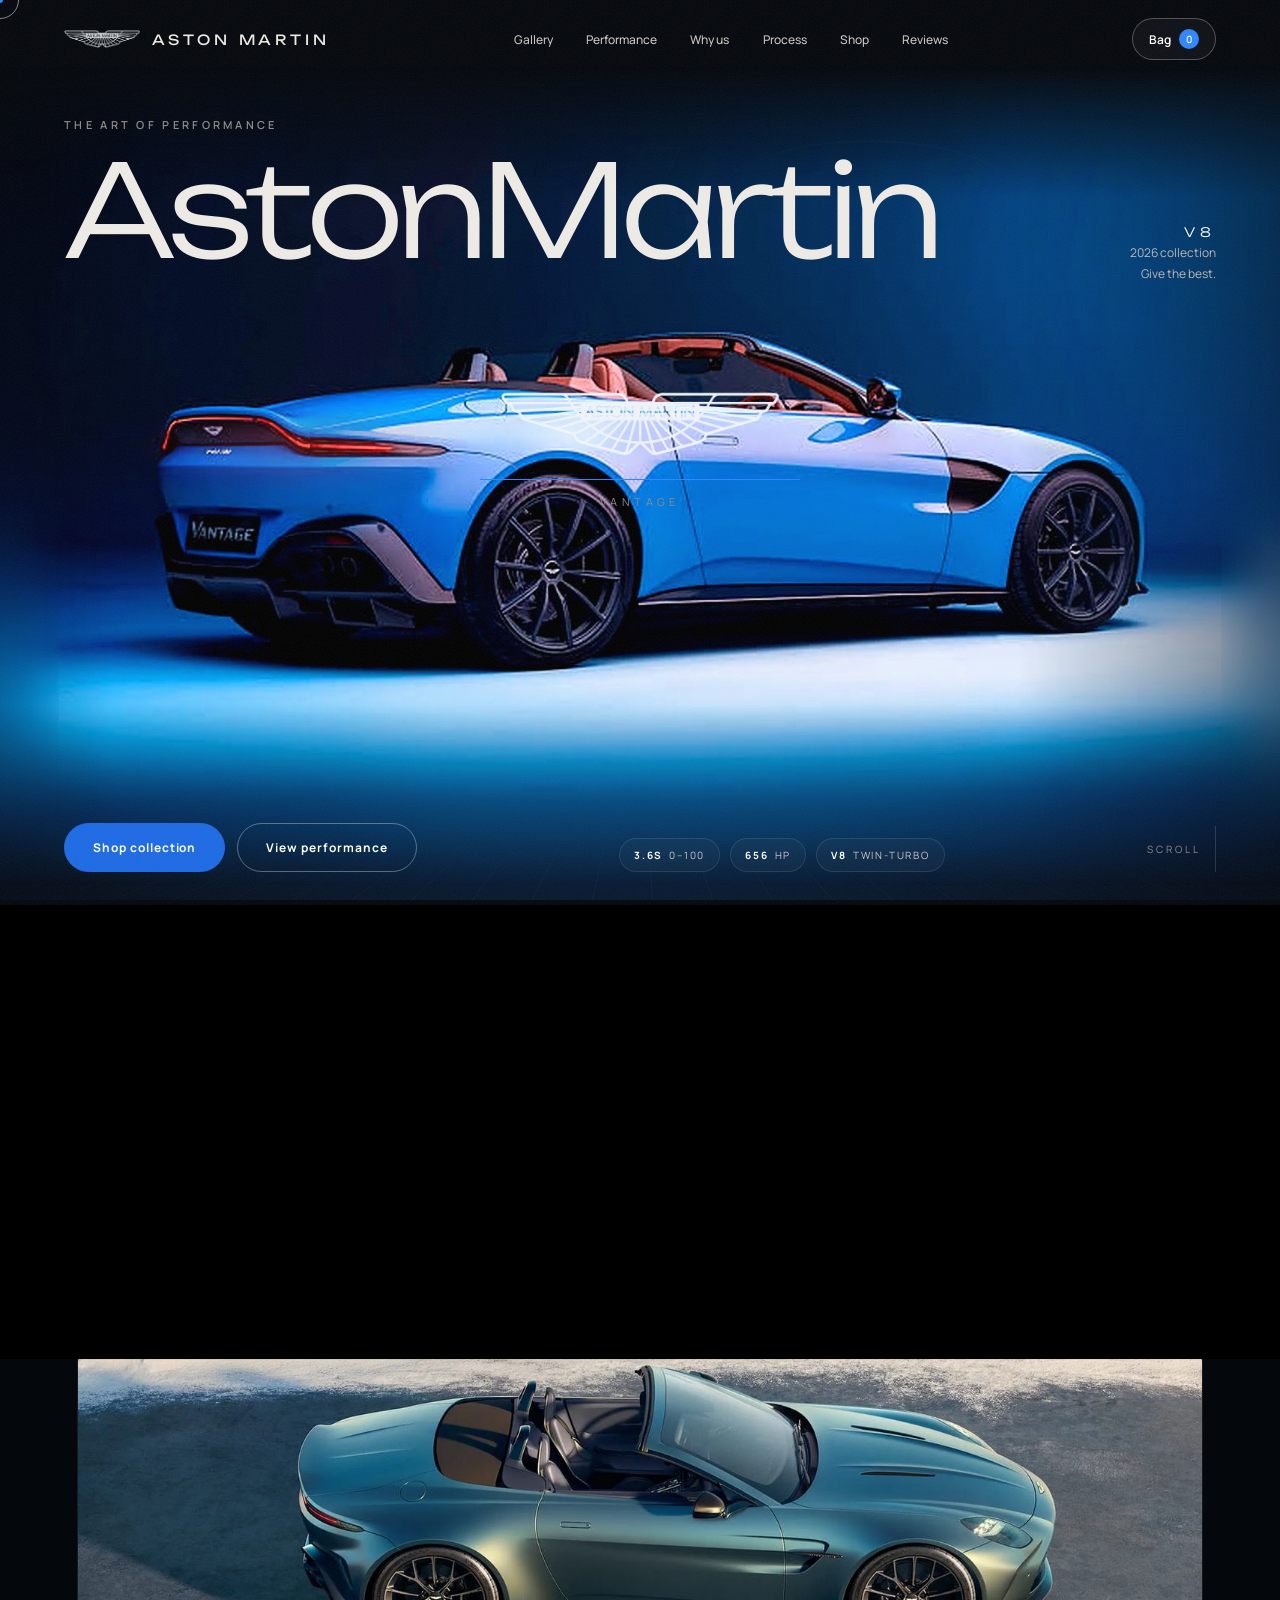
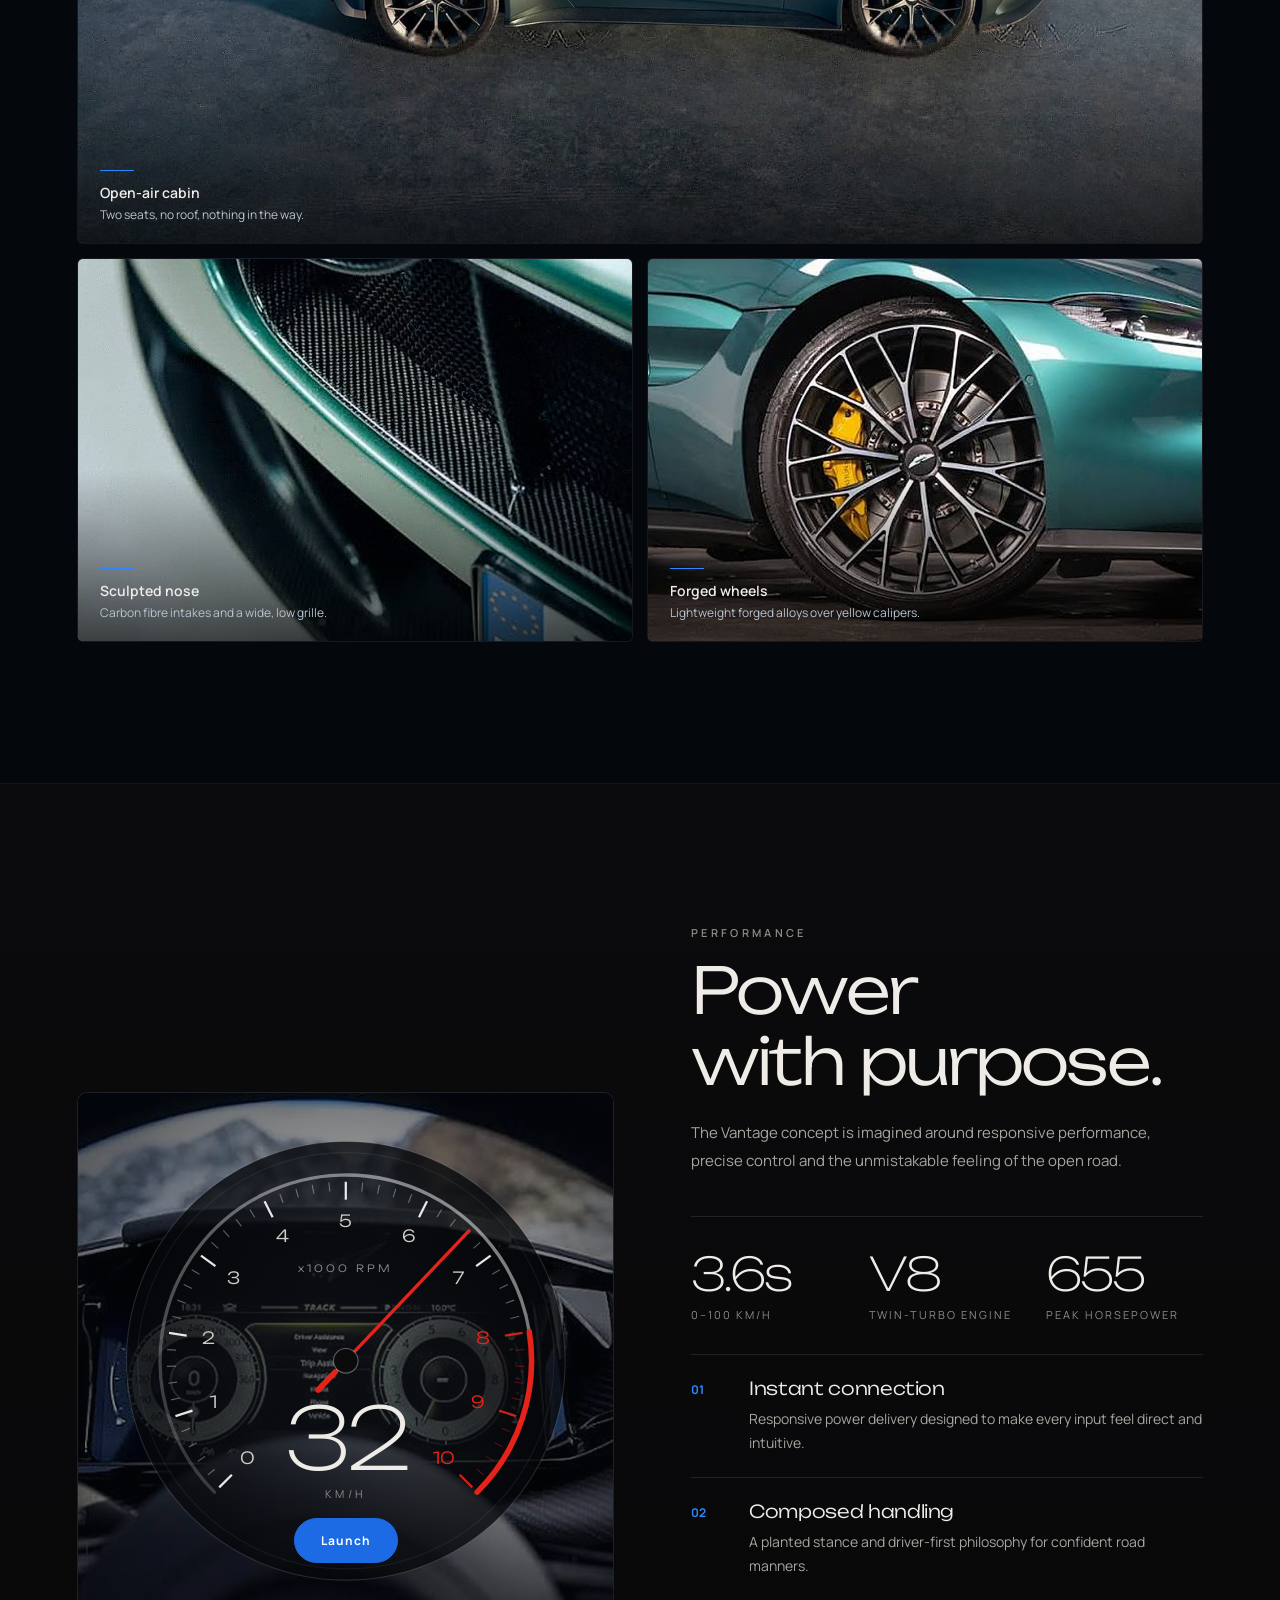
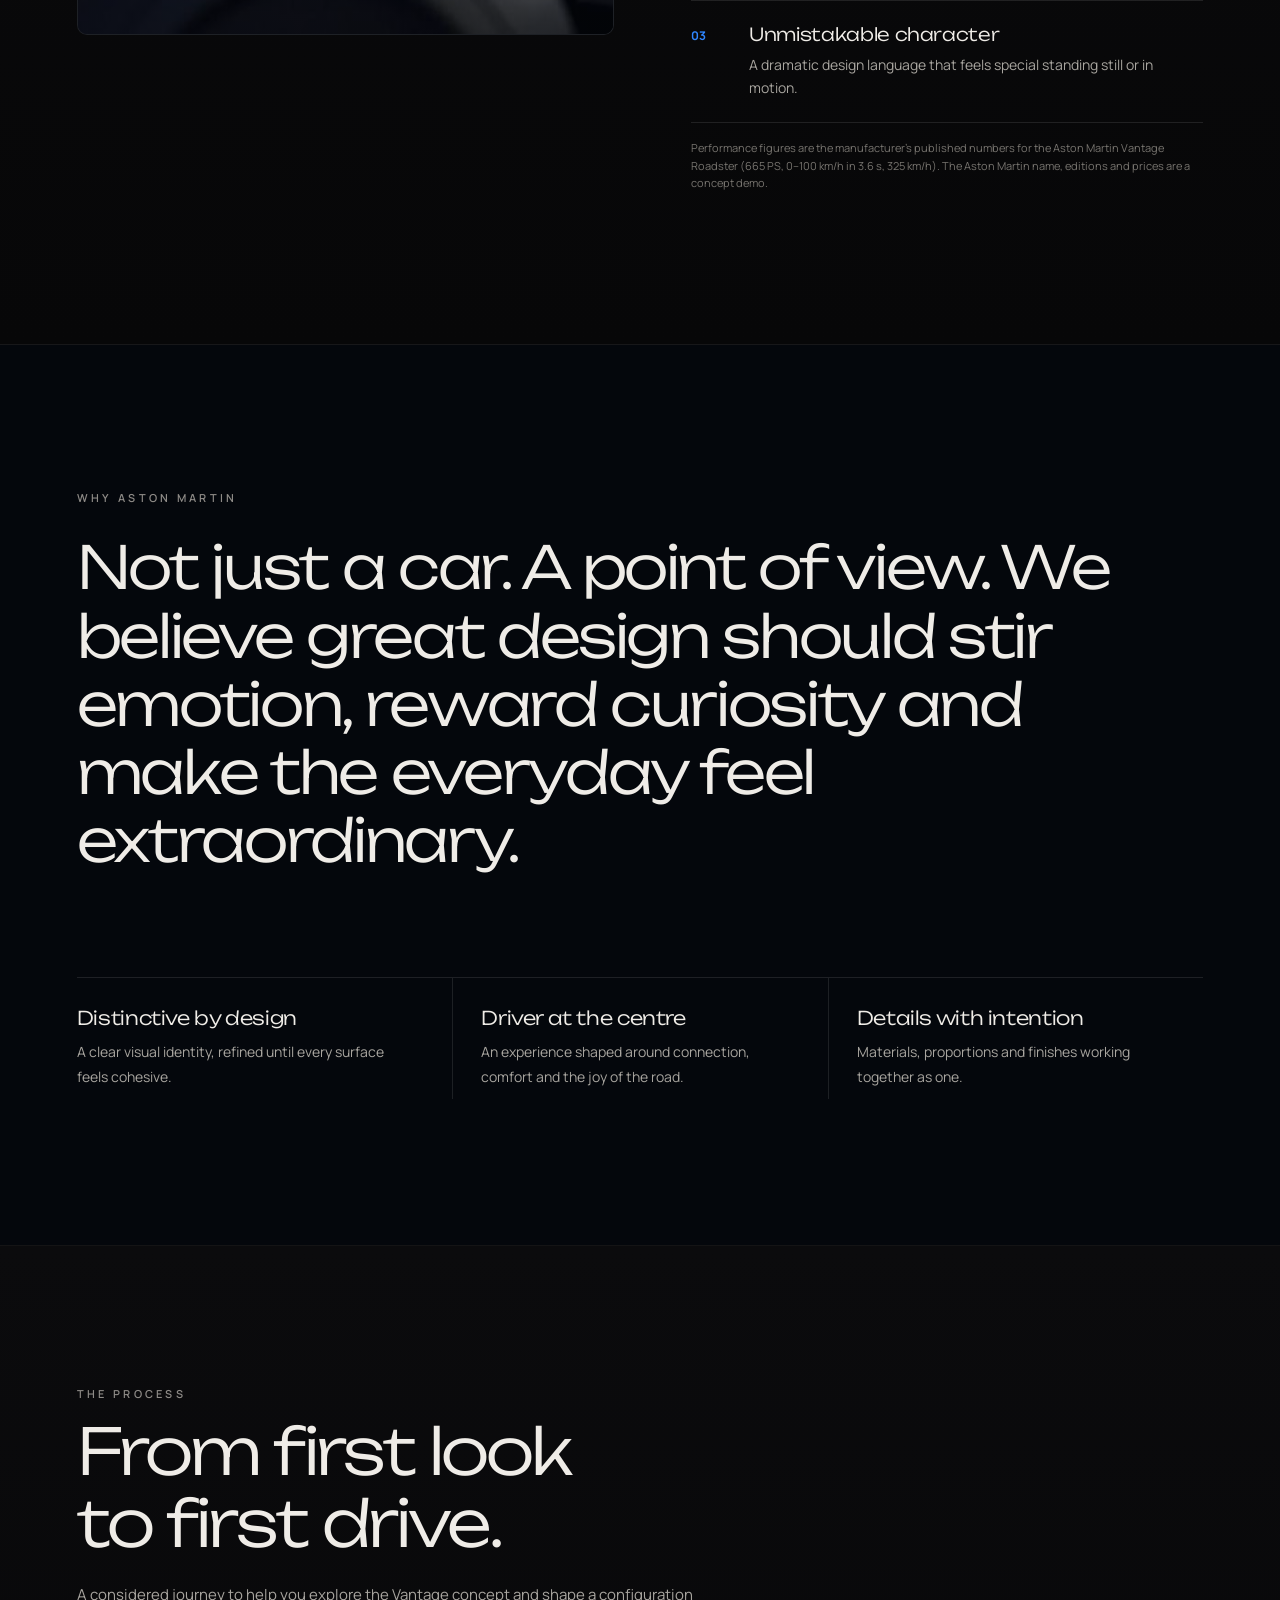
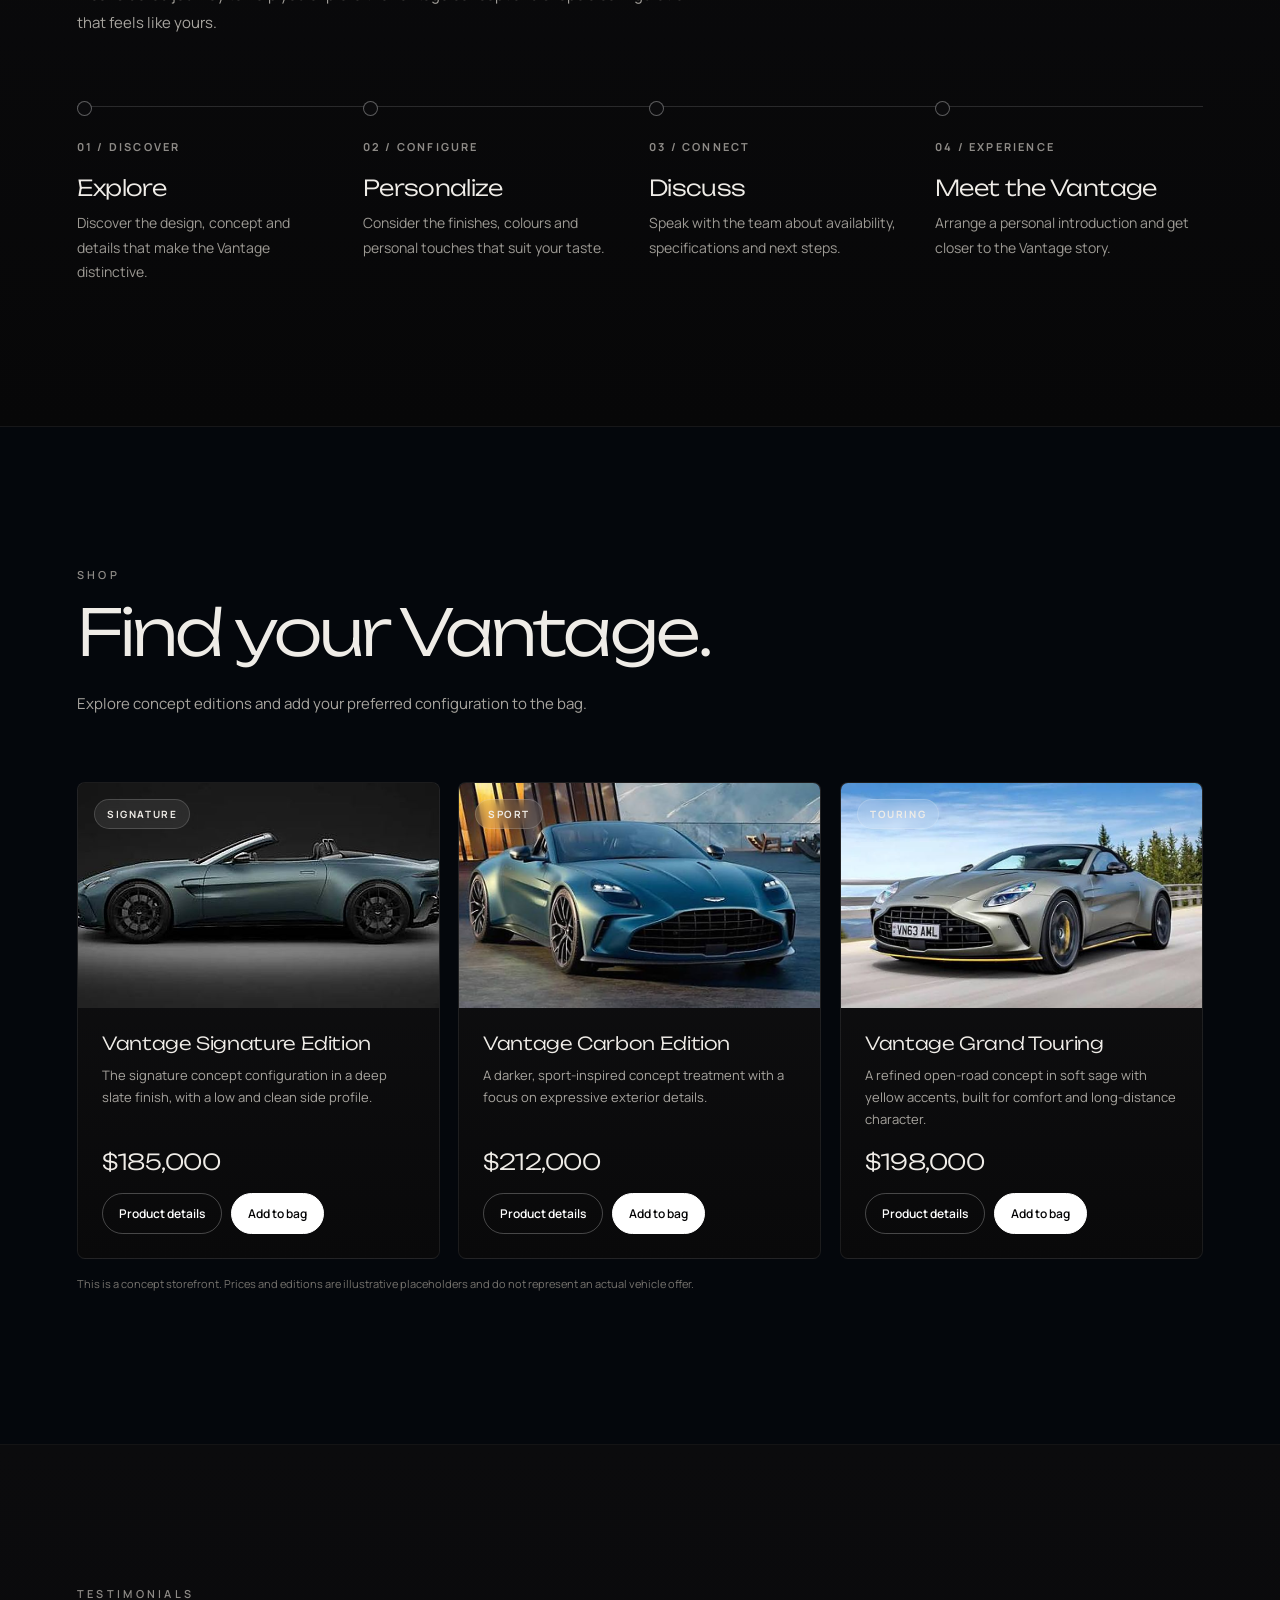
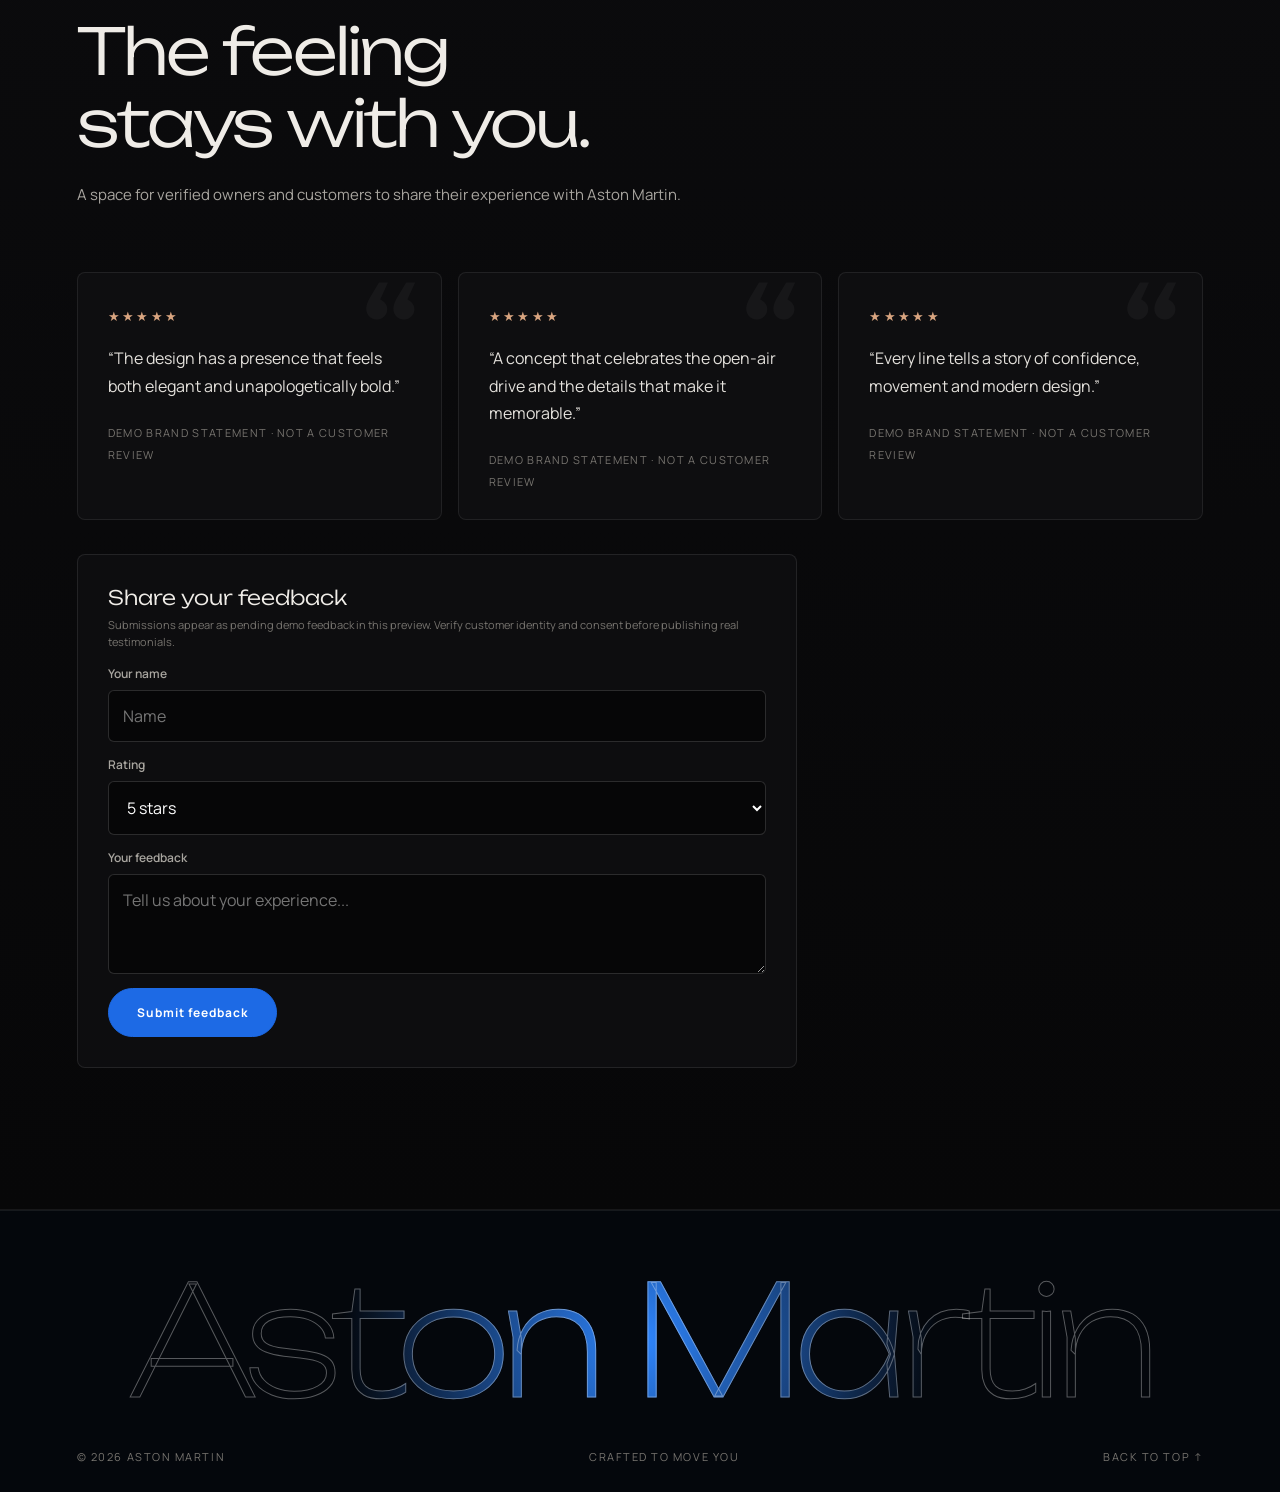
==== commit 8a547554: "Extract embedded images into site assets Co-authored-by: Copilot <223556219+Copilot@users.noreply.gi" ====
--- a/Aston Martin.html
+++ b/Aston Martin.html
@@ -351,7 +351,7 @@
     <div class="streaks"><i style="top:30%;--d:0"></i><i style="top:44%;--d:.08"></i><i style="top:58%;--d:.16"></i><i style="top:70%;--d:.05"></i><i style="top:82%;--d:.22"></i><i style="top:38%;--d:.3"></i></div>
     <div class="car-wrap" id="carWrap">
       <div class="car-in"><div class="car-bob">
-        <img class="car-img" id="heroCar" alt="Aston Martin Vantage roadster in light blue, rear three-quarter view" src="[data-uri]">
+        <img class="car-img" id="heroCar" alt="Aston Martin Vantage roadster in light blue, rear three-quarter view" src="/assets/aston-martin/hero.jpg">
         <div class="tail"></div>
       </div></div>
     </div>
@@ -490,7 +490,7 @@
 <div class="toast" id="toast"></div>
 
 <script>
-const IMG={"cabin": "[data-uri]